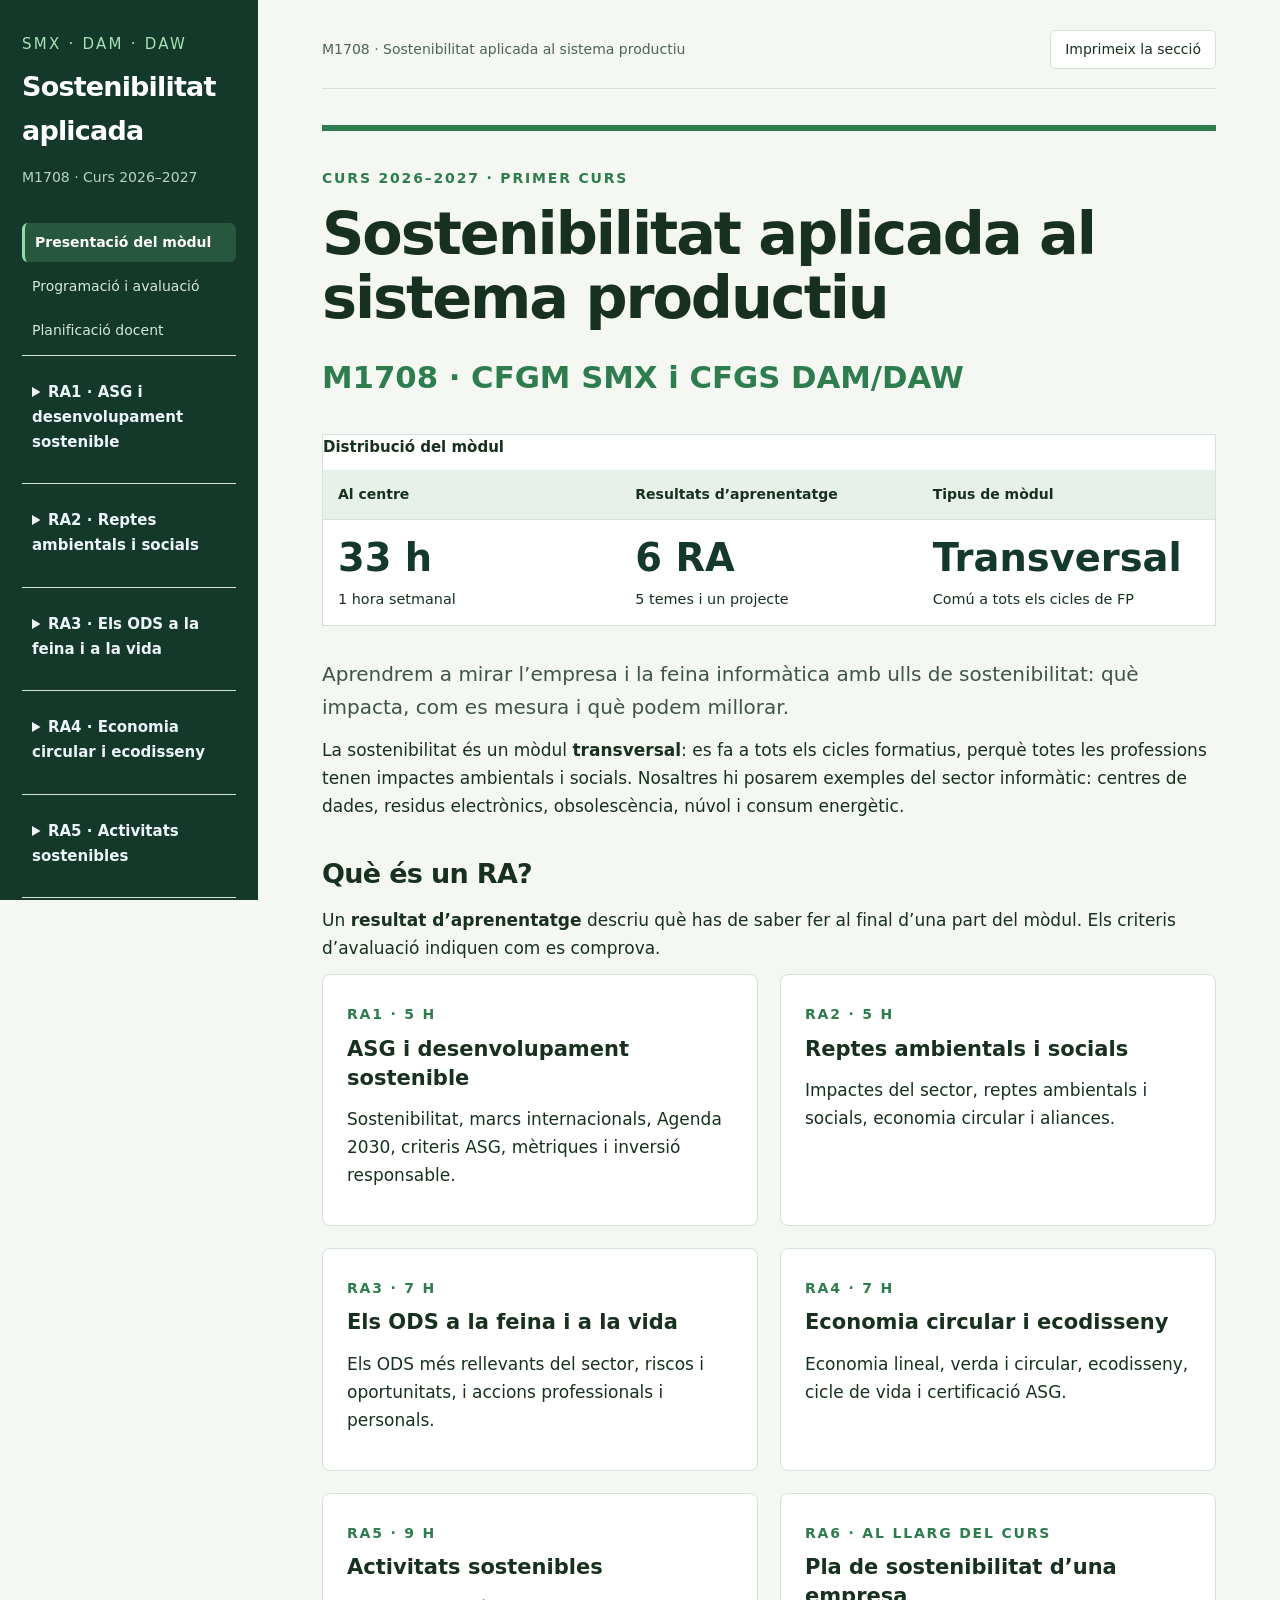
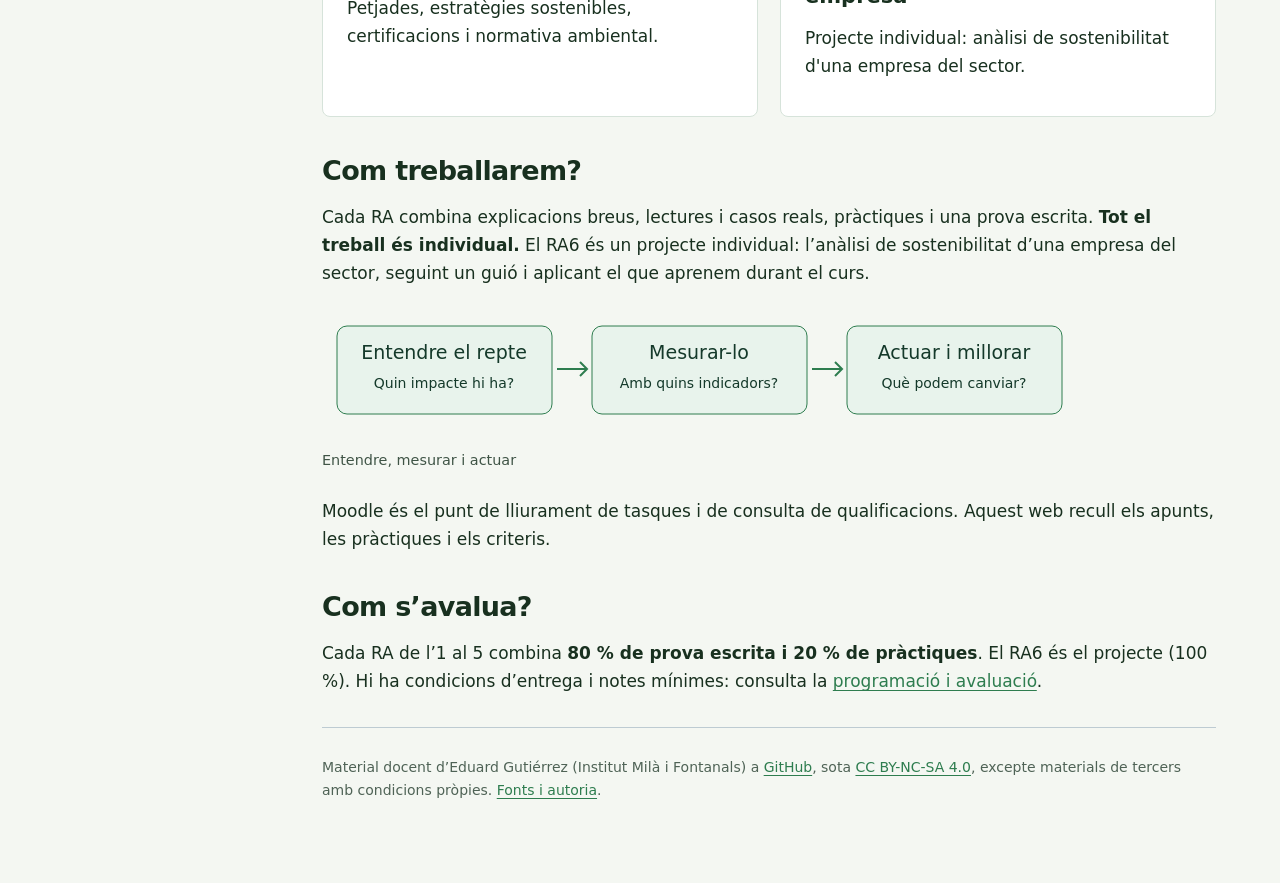
==== index.html @ 7bb479bd "Web del mòdul M1708 Sostenibilitat: presentació, programació, RA1 complet i RA2–RA6 Co-Authored-By: " ====
<!doctype html>
<html lang="ca">
<head>
<meta charset="utf-8">
<meta name="viewport" content="width=device-width,initial-scale=1">
<title>Sostenibilitat aplicada al sistema productiu · M1708</title>
<meta name="description" content="Sostenibilitat aplicada al sistema productiu · M1708 Sostenibilitat aplicada al sistema productiu. Apunts, pràctiques i criteris per a 1r de CFGM SMX i 1r de CFGS DAM/DAW.">
<link rel="stylesheet" href="style.css?v=20261122">
<link rel="icon" href="data:image/svg+xml,%3Csvg%20xmlns='http://www.w3.org/2000/svg'%20viewBox='0%200%2064%2064'%3E%3Crect%20width='64'%20height='64'%20rx='12'%20fill='%2314392a'/%3E%3Ctext%20x='32'%20y='43'%20text-anchor='middle'%20font-size='38'%20fill='white'%20font-family='sans-serif'%3ES%3C/text%3E%3C/svg%3E">
</head>
<body data-default-panel="inici">
<a class="skip" href="#main">Ves al contingut</a><aside><div class="brand">SMX · DAM · DAW<strong>Sostenibilitat<br>aplicada</strong></div>
<p>M1708 · Curs 2026–2027</p>
<nav aria-label="Mòdul, resultats d’aprenentatge i continguts"><a href="index.html#inici">Presentació del mòdul</a><a href="index.html#programacio">Programació i avaluació</a><a href="index.html#planificacio-docent">Planificació docent</a><details id="nav-ra1"><summary>RA1 · ASG i desenvolupament sostenible</summary><div class="nav-children"><a href="ra1.html#ra1">Presentació del RA1</a><details><summary>Apunts RA1</summary><div class="nav-children"><a href="ra1.html#ra1-apunts">Índex dels apunts</a><a href="ra1.html#ra1-apunts/r1-marcs">01 Sostenibilitat i marcs internacionals</a><a href="ra1.html#ra1-apunts/r1-reptes">02 Reptes globals: clima, ecosistemes i equitat</a><a href="ra1.html#ra1-apunts/r1-agenda">03 L'Agenda 2030 i els ODS</a><a href="ra1.html#ra1-apunts/r1-asg">04 Els criteris ASG a l'empresa</a><a href="ra1.html#ra1-apunts/r1-grups">05 Grups d'interès, riscos i oportunitats</a><a href="ra1.html#ra1-apunts/r1-metriques">06 Mètriques i rendició de comptes</a><a href="ra1.html#ra1-apunts/r1-isr">07 Inversió socialment responsable (ISR)</a><a href="ra1.html#ra1-apunts/r1-casos">08 Casos reals, resum i glossari</a></div></details><a href="ra1.html#ra1-practiques">Pràctiques RA1</a><a href="ra1.html#ra1-prova">Prova escrita RA1</a><a href="ra1.html#ra1-criteris">Criteris RA1</a></div></details><details id="nav-ra2"><summary>RA2 · Reptes ambientals i socials</summary><div class="nav-children"><a href="ra2.html#ra2">Presentació del RA2</a><a href="ra2.html#ra2-apunts">Apunts RA2</a><a href="ra2.html#ra2-practiques">Pràctiques RA2</a><a href="ra2.html#ra2-criteris">Criteris RA2</a></div></details><details id="nav-ra3"><summary>RA3 · Els ODS a la feina i a la vida</summary><div class="nav-children"><a href="ra3.html#ra3">Presentació del RA3</a><a href="ra3.html#ra3-apunts">Apunts RA3</a><a href="ra3.html#ra3-practiques">Pràctiques RA3</a><a href="ra3.html#ra3-criteris">Criteris RA3</a></div></details><details id="nav-ra4"><summary>RA4 · Economia circular i ecodisseny</summary><div class="nav-children"><a href="ra4.html#ra4">Presentació del RA4</a><a href="ra4.html#ra4-apunts">Apunts RA4</a><a href="ra4.html#ra4-practiques">Pràctiques RA4</a><a href="ra4.html#ra4-criteris">Criteris RA4</a></div></details><details id="nav-ra5"><summary>RA5 · Activitats sostenibles</summary><div class="nav-children"><a href="ra5.html#ra5">Presentació del RA5</a><a href="ra5.html#ra5-apunts">Apunts RA5</a><a href="ra5.html#ra5-practiques">Pràctiques RA5</a><a href="ra5.html#ra5-criteris">Criteris RA5</a></div></details><details id="nav-ra6"><summary>RA6 · Pla de sostenibilitat d’una empresa</summary><div class="nav-children"><a href="ra6.html#ra6">Presentació del RA6</a><a href="ra6.html#ra6-projecte">El projecte</a><a href="ra6.html#ra6-criteris">Criteris RA6</a></div></details><a href="index.html#fonts">Fonts i autoria</a></nav><div class="nav-foot">M1708 · 33 h · 1 h setmanal<br>Mòdul transversal de primer curs<br><br>Institut Milà i Fontanals · Igualada</div></aside><main id="main"><div class="topline"><span>M1708 · Sostenibilitat aplicada al sistema productiu</span><button id="print" class="print">Imprimeix la secció</button></div>
<section class="panel active" id="inici" data-title="Presentació del mòdul"><div class="course-cover"><p class="eyebrow">Curs 2026–2027 · Primer curs</p><h1>Sostenibilitat aplicada al sistema productiu</h1><p class="course-module">M1708 · CFGM SMX i CFGS DAM/DAW</p><div class="table-wrap"><table class="course-hours"><caption>Distribució del mòdul</caption><thead><tr><th scope="col">Al centre</th><th scope="col">Resultats d’aprenentatge</th><th scope="col">Tipus de mòdul</th></tr></thead><tbody><tr><td><strong>33 h</strong><span>1 hora setmanal</span></td><td><strong>6 RA</strong><span>5 temes i un projecte</span></td><td><strong>Transversal</strong><span>Comú a tots els cicles de FP</span></td></tr></tbody></table></div></div>
<p class="lead">Aprendrem a mirar l’empresa i la feina informàtica amb ulls de sostenibilitat: què impacta, com es mesura i què podem millorar.</p>
<p>La sostenibilitat és un mòdul <strong>transversal</strong>: es fa a tots els cicles formatius, perquè totes les professions tenen impactes ambientals i socials. Nosaltres hi posarem exemples del sector informàtic: centres de dades, residus electrònics, obsolescència, núvol i consum energètic.</p>
<h2>Què és un RA?</h2><p>Un <strong>resultat d’aprenentatge</strong> descriu què has de saber fer al final d’una part del mòdul. Els criteris d’avaluació indiquen com es comprova.</p>
<div class="grid"><a class="card ra-card" href="ra1.html#ra1"><span class="eyebrow">RA1 · 5 h</span><h3>ASG i desenvolupament sostenible</h3><p>Sostenibilitat, marcs internacionals, Agenda 2030, criteris ASG, mètriques i inversió responsable.</p></a><a class="card ra-card" href="ra2.html#ra2"><span class="eyebrow">RA2 · 5 h</span><h3>Reptes ambientals i socials</h3><p>Impactes del sector, reptes ambientals i socials, economia circular i aliances.</p></a><a class="card ra-card" href="ra3.html#ra3"><span class="eyebrow">RA3 · 7 h</span><h3>Els ODS a la feina i a la vida</h3><p>Els ODS més rellevants del sector, riscos i oportunitats, i accions professionals i personals.</p></a><a class="card ra-card" href="ra4.html#ra4"><span class="eyebrow">RA4 · 7 h</span><h3>Economia circular i ecodisseny</h3><p>Economia lineal, verda i circular, ecodisseny, cicle de vida i certificació ASG.</p></a><a class="card ra-card" href="ra5.html#ra5"><span class="eyebrow">RA5 · 9 h</span><h3>Activitats sostenibles</h3><p>Petjades, estratègies sostenibles, certificacions i normativa ambiental.</p></a><a class="card ra-card" href="ra6.html#ra6"><span class="eyebrow">RA6 · Al llarg del curs</span><h3>Pla de sostenibilitat d’una empresa</h3><p>Projecte individual: anàlisi de sostenibilitat d'una empresa del sector.</p></a></div>
<h2>Com treballarem?</h2><p>Cada RA combina explicacions breus, lectures i casos reals, pràctiques i una prova escrita. <strong>Tot el treball és individual.</strong> El RA6 és un projecte individual: l’anàlisi de sostenibilitat d’una empresa del sector, seguint un guió i aplicant el que aprenem durant el curs.</p>
<figure class="scheme"><svg viewBox="0 0 760 130" role="img" aria-label="Entendre, mesurar i actuar"><title>Entendre, mesurar i actuar</title><rect x="15" y="15" width="215" height="88" rx="10" fill="#e8f3ec" stroke="#2e7d4f"/><text x="122" y="48" text-anchor="middle" font-size="19" fill="#14392a">Entendre el repte</text><text x="122" y="77" text-anchor="middle" font-size="14" fill="#14392a">Quin impacte hi ha?</text><path d="M235 58h30m-7-7 7 7-7 7" fill="none" stroke="#2e7d4f" stroke-width="2"/><rect x="270" y="15" width="215" height="88" rx="10" fill="#e8f3ec" stroke="#2e7d4f"/><text x="377" y="48" text-anchor="middle" font-size="19" fill="#14392a">Mesurar-lo</text><text x="377" y="77" text-anchor="middle" font-size="14" fill="#14392a">Amb quins indicadors?</text><path d="M490 58h30m-7-7 7 7-7 7" fill="none" stroke="#2e7d4f" stroke-width="2"/><rect x="525" y="15" width="215" height="88" rx="10" fill="#e8f3ec" stroke="#2e7d4f"/><text x="632" y="48" text-anchor="middle" font-size="19" fill="#14392a">Actuar i millorar</text><text x="632" y="77" text-anchor="middle" font-size="14" fill="#14392a">Què podem canviar?</text></svg><figcaption>Entendre, mesurar i actuar</figcaption></figure>
<p>Moodle és el punt de lliurament de tasques i de consulta de qualificacions. Aquest web recull els apunts, les pràctiques i els criteris.</p>
<h2>Com s’avalua?</h2><p>Cada RA de l’1 al 5 combina <strong>80 % de prova escrita i 20 % de pràctiques</strong>. El RA6 és el projecte (100 %). Hi ha condicions d’entrega i notes mínimes: consulta la <a href="#programacio">programació i avaluació</a>.</p></section><section class="panel" id="programacio" data-title="Programació i avaluació"><div class="eyebrow">M1708 · Sostenibilitat</div><h1>Programació i avaluació</h1>
<p class="lead">Guia de funcionament i avaluació del curs 2026–2027. La programació és la mateixa per a SMX i per a DAM/DAW.</p>
<h2>Distribució del mòdul</h2><div class="table-wrap"><table><thead><tr><th>RA</th><th>Contingut</th><th>Hores</th><th>Instruments</th></tr></thead><tbody><tr><td>RA1</td><td>ASG i desenvolupament sostenible</td><td>5</td><td>20 % T · 80 % Q</td></tr><tr><td>RA2</td><td>Reptes ambientals i socials</td><td>5</td><td>20 % T · 80 % Q</td></tr><tr><td>RA3</td><td>Els ODS a la feina i a la vida</td><td>7</td><td>20 % T · 80 % Q</td></tr><tr><td>RA4</td><td>Economia circular i ecodisseny</td><td>7</td><td>20 % T · 80 % Q</td></tr><tr><td>RA5</td><td>Activitats sostenibles</td><td>9</td><td>20 % T · 80 % Q</td></tr><tr><td>RA6</td><td>Pla de sostenibilitat d’una empresa</td><td>Repartit</td><td>100 % projecte</td></tr></tbody></table></div>
<p>Total: <strong>33 hores al centre</strong>, una hora setmanal. El RA6 es va construint al llarg del curs.</p>
<h2>Com es qualifica cada RA</h2>
<div class="table-wrap"><table><thead><tr><th>RA</th><th>Tx · Pràctiques i treballs</th><th>Qx · Prova escrita</th></tr></thead><tbody><tr><td>RA1</td><td>20 %</td><td>80 %</td></tr><tr><td>RA2</td><td>20 %</td><td>80 %</td></tr><tr><td>RA3</td><td>20 %</td><td>80 %</td></tr><tr><td>RA4</td><td>20 %</td><td>80 %</td></tr><tr><td>RA5</td><td>20 %</td><td>80 %</td></tr><tr><td>RA6</td><td>100 % (projecte)</td><td>—</td></tr></tbody></table></div>
<p class="notice">Per aprovar cada RA cal treure un <strong>5 o més a la prova escrita</strong>.</p>
<h2>Nota del mòdul</h2>
<div class="formula">QMP = 0,16·RA1 + 0,16·RA2 + 0,16·RA3 + 0,16·RA4 + 0,16·RA5 + 0,20·RA6</div>
<p>Cal aprovar <strong>tots els RA</strong> per separat per poder aplicar la fórmula. Si algun RA queda suspès, el mòdul queda suspès.</p>
<h2>Normes de lliurament</h2>
<ul><li><strong>Totes les tasques són obligatòries.</strong> La no entrega de qualsevol tasca suposa una nota màxima de <strong>4</strong> en aquell RA.</li>
<li>Pots buscar informació a internet, als apunts, a la presentació i als materials de l’IOC. El que no està permès és lliurar un text fet amb una eina d’<strong>IA sense elaborar-lo tu</strong>, copiar d’un company o intentar enganyar.</li>
<li>Si es detecten còpies parcials o totals (d’altres alumnes, de llibres, d’internet o d’una IA sense autorització del docent), aquella activitat <strong>no es considera superada</strong>, sense perjudici de les sancions que corresponguin.</li></ul>
<h2 id="programacio-recuperacio">Recuperació · 2a convocatòria</h2>
<div class="notice"><p>Si no aproves el mòdul a la 1a convocatòria, tens dret a una 2a convocatòria, en el període i el calendari que marqui el centre. Consisteix en una <strong>prova escrita dels RA no aprovats</strong>.</p><p>Per poder-t’hi presentar has d’haver lliurat <strong>totes les pràctiques i exercicis pendents</strong> i, si el professor ho considera, un treball extra, amb criteris de qualitat i validat pel docent amb antelació.</p></div>
<div id="programacio-ra-curriculum"><h2>Resultats d’aprenentatge, criteris d’avaluació i continguts</h2><p>Selecciona un RA per consultar-ne el nom complet, els criteris i els continguts.</p><div class="toc" role="tablist" aria-label="Resultat d’aprenentatge"><a href="#programacio/programacio-ra1" id="programacio-tab-ra1" role="tab" aria-controls="programacio-ra1" aria-selected="true">RA1</a><a href="#programacio/programacio-ra2" id="programacio-tab-ra2" role="tab" aria-controls="programacio-ra2" aria-selected="false">RA2</a><a href="#programacio/programacio-ra3" id="programacio-tab-ra3" role="tab" aria-controls="programacio-ra3" aria-selected="false">RA3</a><a href="#programacio/programacio-ra4" id="programacio-tab-ra4" role="tab" aria-controls="programacio-ra4" aria-selected="false">RA4</a><a href="#programacio/programacio-ra5" id="programacio-tab-ra5" role="tab" aria-controls="programacio-ra5" aria-selected="false">RA5</a><a href="#programacio/programacio-ra6" id="programacio-tab-ra6" role="tab" aria-controls="programacio-ra6" aria-selected="false">RA6</a></div><article id="programacio-ra1" role="tabpanel" aria-labelledby="programacio-tab-ra1"><h3>RA1. Identifica els aspectes ambientals, socials i de governança (ASG) relatius a la sostenibilitat tenint en compte el concepte de desenvolupament sostenible i els marcs internacionals que contribueixen a la seva consecució.</h3><h4>Criteris d’avaluació</h4><ol class="ca-letter-list"><li><strong>1.a</strong> Descriu el concepte de sostenibilitat, establint els marcs internacionals associats al desenvolupament sostenible.</li><li><strong>1.b</strong> Identifica els assumptes ambientals, socials i de governança que influeixen en el desenvolupament sostenible de les organitzacions empresarials.</li><li><strong>1.c</strong> Relaciona els Objectius de Desenvolupament Sostenible (ODS) amb la seva importància per a la consecució de l'Agenda 2030.</li><li><strong>1.d</strong> Analitza la importància d'identificar els aspectes ASG més rellevants per als grups d'interès de les organitzacions relacionant-los amb els riscos i oportunitats que suposen per a la pròpia organització.</li><li><strong>1.e</strong> Identifica els principals estàndards de mètriques per a l'avaluació de l'acompliment en sostenibilitat i el seu paper en la rendició de comptes que marca la legislació vigent i les futures regulacions en desenvolupament.</li><li><strong>1.f</strong> Descriu la inversió socialment responsable i el paper dels analistes, inversores, agències i índexs de sostenibilitat en el foment de la sostenibilitat.</li></ol><h4>Continguts</h4><p><strong>1. Fonaments de la sostenibilitat i desafiaments globals</strong></p><ul class="curriculum-contents"><li><strong>1.1</strong> Definició i evolució del concepte de sostenibilitat.</li><li><strong>1.2</strong> Revisió del marc normatiu i regulador en sostenibilitat a nivell local i internacional. Anàlisi de mètriques.</li><li><strong>1.3</strong> Canvi climàtic, protecció dels ecosistemes, equitat social.</li><li><strong>1.4</strong> Marc universal i els Objectius de Desenvolupament Sostenible (ODS) dins de l'Agenda 2030.</li><li><strong>1.5</strong> Concepte i aplicació de la gestió ASG.</li></ul></article><article id="programacio-ra2" hidden role="tabpanel" aria-labelledby="programacio-tab-ra2"><h3>RA2. Caracteritza els reptes ambientals i socials als quals s'enfronta la societat, descrivint els impactes sobre les persones i els sectors productius i proposant accions per a minimitzar-los.</h3><h4>Criteris d’avaluació</h4><ol class="ca-letter-list"><li><strong>2.a</strong> Identifica els principals reptes ambientals i socials.</li><li><strong>2.b</strong> Relaciona els reptes ambientals i socials amb el desenvolupament de l'activitat econòmica.</li><li><strong>2.c</strong> Analitza l'efecte dels impactes ambientals i socials sobre les persones i els sectors productius.</li><li><strong>2.d</strong> Identifica les mesures i accions encaminades a minimitzar els impactes ambientals i socials.</li><li><strong>2.e</strong> Analitza la importància d'establir aliances i treballar de manera transversal i coordinada per a abordar amb èxit els reptes ambientals i socials.</li></ol><h4>Continguts</h4><p><strong>2. Reptes ambientals i socials</strong></p><ul class="curriculum-contents"><li><strong>2.1</strong> Identificació dels impactes socials, ambientals i econòmics del sector en les seves parts interessades.</li><li><strong>2.2</strong> Anàlisi dels reptes ambientals i socials relacionats amb l'activitat econòmica.</li><li><strong>2.3</strong> Economia circular i gestió de compromisos socials a l'empresa.</li><li><strong>2.4</strong> Aliances i sinergies publicoprivades per a l'assoliment dels reptes ambientals i socials.</li></ul></article><article id="programacio-ra3" hidden role="tabpanel" aria-labelledby="programacio-tab-ra3"><h3>RA3. Estableix l'aplicació de criteris de sostenibilitat en l'acompliment professional i personal, identificant els elements necessaris.</h3><h4>Criteris d’avaluació</h4><ol class="ca-letter-list"><li><strong>3.a</strong> Identifica els ODS més rellevants per a l'activitat professional que realitza.</li><li><strong>3.b</strong> Analitza els riscos i oportunitats que representen els ODS.</li><li><strong>3.c</strong> Identifica les accions necessàries per atendre alguns dels reptes ambientals i socials des de l'activitat professional i l'entorn personal.</li></ol><h4>Continguts</h4><p><strong>3. Objectius de Desenvolupament Sostenible (ODS)</strong></p><ul class="curriculum-contents"><li><strong>3.1</strong> Identificació dels ODS més rellevants en cada sector productiu.</li><li><strong>3.2</strong> Principals riscos i oportunitats associats als ODS.</li><li><strong>3.3</strong> Mesures orientades a enfortir els aspectes de sostenibilitat i la contribució de les actituds personals en la consecució dels ODS.</li></ul></article><article id="programacio-ra4" hidden role="tabpanel" aria-labelledby="programacio-tab-ra4"><h3>RA4. Proposa productes i serveis responsables tenint en compte els principis de l'economia circular.</h3><h4>Criteris d’avaluació</h4><ol class="ca-letter-list"><li><strong>4.a</strong> Caracteritza el model de producció i consum actual.</li><li><strong>4.b</strong> Identifica els principis de l'economia verda i circular.</li><li><strong>4.c</strong> Contrasta els beneficis de l'economia verda i circular enfront del model clàssic de producció.</li><li><strong>4.d</strong> Aplica principis d'ecodisseny.</li><li><strong>4.e</strong> Analitza el cicle de vida del producte.</li><li><strong>4.f</strong> Identifica els processos de producció i els criteris de sostenibilitat aplicats.</li></ol><h4>Continguts</h4><p><strong>4. Producció de béns i serveis</strong></p><ul class="curriculum-contents"><li><strong>4.1</strong> Pla d'acció i models de negoci basats en l'economia verda i circular per la producció de béns i/o serveis.</li><li><strong>4.2</strong> Principis de l'ecodisseny i la certificació ASG per la producció de béns i/o serveis.</li><li><strong>4.3</strong> Integració de la sostenibilitat en l'estratègia empresarial per a la producció de béns i serveis.</li></ul></article><article id="programacio-ra5" hidden role="tabpanel" aria-labelledby="programacio-tab-ra5"><h3>RA5. Realitza activitats sostenibles minimitzant l'impacte de les mateixes en el medi ambient.</h3><h4>Criteris d’avaluació</h4><ol class="ca-letter-list"><li><strong>5.a</strong> Caracteritza el model de producció i consum actual.</li><li><strong>5.b</strong> Identifica els principis de l'economia verda i circular.</li><li><strong>5.c</strong> Contrasta els beneficis de l'economia verda i circular enfront del model clàssic de producció.</li><li><strong>5.d</strong> Avalua l'impacte de les activitats personals i professionals.</li><li><strong>5.e</strong> Aplica principis d'ecodisseny.</li><li><strong>5.f</strong> Aplica estratègies sostenibles.</li><li><strong>5.g</strong> Analitza el cicle de vida del producte.</li><li><strong>5.h</strong> Identifica els processos de producció i els criteris de sostenibilitat aplicats.</li><li><strong>5.i</strong> Aplica la normativa ambiental.</li></ol><h4>Continguts</h4><p><strong>5. Activitats sostenibles</strong></p><ul class="curriculum-contents"><li><strong>5.1</strong> Pla d'acció i models de negoci basats en l'economia verda i circular per la creació d'activitats sostenibles.</li><li><strong>5.2</strong> Principis de l'ecodisseny i la certificació ASG per la creació d'activitats sostenibles.</li><li><strong>5.3</strong> Integració de la sostenibilitat per la creació d'activitats sostenibles en l'estratègia empresarial tot considerant normativa ambiental.</li><li><strong>5.4</strong> Comparativa de l'economia verda i circular front el model clàssic en la creació d'activitats sostenibles.</li></ul></article><article id="programacio-ra6" hidden role="tabpanel" aria-labelledby="programacio-tab-ra6"><h3>RA6. Analitza un pla de sostenibilitat d'una empresa del sector, identificant els seus grups d'interès, els aspectes ASG materials i justificant accions per a la seva gestió i mesurament.</h3><h4>Criteris d’avaluació</h4><ol class="ca-letter-list"><li><strong>6.a</strong> Identifica els principals grups d'interès de l'empresa.</li><li><strong>6.b</strong> Analitza els aspectes ASG materials, les expectatives dels grups d'interès i la importància dels aspectes ASG en relació amb els objectius empresarials.</li><li><strong>6.c</strong> Defineix accions encaminades a minimitzar els impactes negatius i aprofitar les oportunitats que plantegen els principals aspectes ASG identificats.</li><li><strong>6.d</strong> Determina les mètriques d'avaluació de l'acompliment de l'empresa d'acord amb els estàndards de sostenibilitat més àmpliament utilitzats.</li><li><strong>6.e</strong> Elabora un informe de sostenibilitat amb el pla i els indicadors proposats.</li></ol><h4>Continguts</h4><p><strong>6. Pla de sostenibilitat de l'empresa</strong></p><ul class="curriculum-contents"><li><strong>6.1</strong> Elaboració d'un informe de sostenibilitat: grups d'interès, anàlisi dels aspectes materials ASG, accions per minimitzar impactes negatius i maximitzar les oportunitats, indicadors i mètriques d'avaluació.</li></ul></article></div></section><section class="panel" id="planificacio-docent" data-title="Planificació docent"><div class="eyebrow">M1708 · Sostenibilitat</div><h1>Planificació docent</h1>
<p class="lead">Ordre de treball: RA1 → RA2 → RA3 → RA4 → RA5. El RA6 es va fent en paral·lel.</p>
<div class="table-wrap"><table class="schedule"><thead><tr><th>Activitat d’ensenyament-aprenentatge</th><th>RA</th><th>Hores</th><th>Continguts</th><th>Instruments</th></tr></thead><tbody><tr><td>A1 · El nostre futur en perill</td><td>RA1 · RA6</td><td>5</td><td>1.1, 1.2, 1.3, 1.4, 1.5</td><td>Q1, T1, T6</td></tr><tr><td>A2 · Reptes de la sostenibilitat. Un compromís global</td><td>RA2 · RA6</td><td>5</td><td>2.1, 2.2, 2.3, 2.4</td><td>Q2, T2, T6</td></tr><tr><td>A3 · Agenda 2030</td><td>RA3 · RA6</td><td>7</td><td>3.1, 3.2, 3.3</td><td>Q3, T3, T6</td></tr><tr><td>A4 · De l'economia lineal a la circular</td><td>RA4 · RA6</td><td>7</td><td>4.1, 4.2, 4.3</td><td>Q4, T4, T6</td></tr><tr><td>A5 · Sostenibilitat a les empreses</td><td>RA5 · RA6</td><td>9</td><td>5.1, 5.2, 5.3, 5.4</td><td>Q5, T5, T6</td></tr><tr><td>Projecte individual al llarg del curs</td><td>RA6</td><td>Repartit</td><td>6.1</td><td>T6</td></tr></tbody></table></div>
<h2>Planificació del RA1 · 5 sessions</h2>
<div class="table-wrap"><table class="schedule"><thead><tr><th>Sessió</th><th>Contingut</th><th>Apunts</th><th>Activitat</th></tr></thead><tbody>
<tr><td>S1</td><td>Sostenibilitat, evolució i marcs internacionals. L’emergència ambiental.</td><td><a href="ra1.html#ra1-apunts/r1-marcs">01</a></td><td><a href="ra1.html#ra1-practiques/p1-1">1.1</a></td></tr>
<tr><td>S2</td><td>Clima, biodiversitat, biocapacitat i petjada ecològica.</td><td><a href="ra1.html#ra1-apunts/r1-reptes">02</a></td><td><a href="ra1.html#ra1-practiques/p1-2">1.2</a> · <a href="ra1.html#ra1-practiques/p1-3">1.3</a></td></tr>
<tr><td>S3</td><td>Emergència social i desigualtat. Agenda 2030 i ODS.</td><td><a href="ra1.html#ra1-apunts/r1-agenda">03</a></td><td><a href="ra1.html#ra1-practiques/p1-4">1.4</a> · <a href="ra1.html#ra1-practiques/p1-5">1.5</a></td></tr>
<tr><td>S4</td><td>Criteris ASG, grups d’interès, riscos i oportunitats, doble materialitat.</td><td><a href="ra1.html#ra1-apunts/r1-asg">04</a> · <a href="ra1.html#ra1-apunts/r1-grups">05</a></td><td>Casos reals</td></tr>
<tr><td>S5</td><td>Mètriques, rendició de comptes i inversió socialment responsable. Prova escrita.</td><td><a href="ra1.html#ra1-apunts/r1-metriques">06</a> · <a href="ra1.html#ra1-apunts/r1-isr">07</a></td><td><a href="ra1.html#ra1-prova">Q1</a></td></tr>
</tbody></table></div>
<p class="small">La planificació dels RA2–RA5 s’afegirà quan es preparin els seus materials.</p></section><section class="panel" id="fonts" data-title="Fonts i autoria"><div class="eyebrow">M1708 · Sostenibilitat</div><h1>Fonts i autoria</h1>
<p class="lead">D’on surten els materials i com es poden reutilitzar.</p>
<h2>Materials de referència</h2><ul class="linklist">
<li><strong>Llibre de text:</strong> J. J. García Navarro i A. Navarro Álvarez Sánchez, <em>Sostenibilidad aplicada al sistema productivo</em> (2024), ISBN 9788411349345. Per drets d’autor no es penja: el pots comprar o consultar a la biblioteca.</li>
<li><strong>Materials de l’IOC</strong> del mòdul 1708 (Departament d’Educació): <a href="https://ioc.xtec.cat/materials/FP/Recursos/fp_trs_sasp_/web/fp_trs_sasp_htmlindex/index.html">Sostenibilitat aplicada al sistema productiu</a>.</li>
<li><strong>Nacions Unides</strong>: <a href="https://sdgs.un.org/es/goals">Objectius de Desenvolupament Sostenible</a> i <a href="https://www.un.org/sustainabledevelopment/es/takeaction/">Guia dels ganduls per salvar el món</a>.</li></ul>
<h2 id="llicencia">Autoria i reutilització</h2>
<p>Apunts, pràctiques i web: elaboració d’Eduard Gutiérrez (Institut Milà i Fontanals, Igualada), a partir de les fonts anteriors. Llicència <a href="https://creativecommons.org/licenses/by-nc-sa/4.0/deed.ca">CC BY-NC-SA 4.0</a> per a l’elaboració pròpia. Les imatges, logotipus i textos de tercers mantenen les seves condicions.</p>
<p>Codi font del web: <a href="https://github.com/ejgutierrez74/smx-dam-sostenibilitat">github.com/ejgutierrez74/smx-dam-sostenibilitat</a>.</p></section>
<footer id="site-license"><p>Material docent d’Eduard Gutiérrez (Institut Milà i Fontanals) a <a href="https://github.com/ejgutierrez74/smx-dam-sostenibilitat">GitHub</a>, sota <a rel="license" href="https://creativecommons.org/licenses/by-nc-sa/4.0/deed.ca">CC BY-NC-SA 4.0</a>, excepte materials de tercers amb condicions pròpies. <a href="index.html#fonts">Fonts i autoria</a>.</p></footer></main><script src="app.js?v=20261122"></script>
</body>
</html>
---- style.css ----
:root{--ink:#18301f;--muted:#4f6356;--nav:#14392a;--accent:#2e7d4f;--line:#d6e3da;--bg:#f4f7f2}*{box-sizing:border-box}body{margin:0;background:var(--bg);color:var(--ink);font:17px/1.65 system-ui,sans-serif}a{color:var(--accent);text-underline-offset:3px}button,input{font:inherit}button{cursor:pointer}.skip{position:fixed;top:-100px;z-index:9;background:white;padding:12px}.skip:focus{top:0}aside{position:fixed;width:258px;inset:0 auto 0 0;background:var(--nav);color:white;padding:32px 22px;overflow:auto}.brand{font-size:15px;letter-spacing:.15em;color:#a8e0b8}.brand strong{display:block;font-size:27px;letter-spacing:-.03em;color:white;margin-top:8px}aside p{font-size:14px;color:#b9d2c1}nav{margin-top:34px}nav a{display:block;padding:11px 13px;border-radius:6px;color:#d6e8db;text-decoration:none;margin:5px 0;font-size:16px}nav a.active{background:#27573f;color:white;border-left:3px solid #8fdcaa}nav a:hover{background:#1f4a34}.nav-foot{margin-top:40px;border-top:1px solid #456b54;padding-top:18px;font-size:14px}main{margin-left:258px;padding:30px 5vw 70px;max-width:1500px}.topline{display:flex;justify-content:space-between;gap:18px;align-items:center;color:var(--muted);font-size:14px;border-bottom:1px solid var(--line);padding-bottom:19px;margin-bottom:36px}.print{border:1px solid var(--line);background:white;border-radius:5px;padding:7px 14px;color:var(--ink)}h1{font-size:clamp(32px,4vw,52px);line-height:1.12;letter-spacing:-.045em;max-width:820px;margin:10px 0 24px}h2{font-size:27px;line-height:1.3;margin:36px 0 15px;letter-spacing:-.025em}h3{font-size:21px;line-height:1.4;margin:26px 0 10px}p{margin:12px 0}.eyebrow{color:var(--accent);font-size:14px;letter-spacing:.13em;text-transform:uppercase;font-weight:700}.lead{font-size:20px;max-width:820px;color:#3f5446}.panel{display:none}.panel.active{display:block}.stats{display:grid;grid-template-columns:repeat(3,1fr);gap:1px;background:var(--line);border:1px solid var(--line);margin:28px 0}.stat{background:white;padding:19px 25px}.stat b{display:block;font-size:32px;line-height:1.3}.stat span{font-size:14px;color:var(--muted)}.notice{padding:17px 21px;background:#e8f3ec;border-left:4px solid var(--accent);margin:24px 0}.notice.amber{background:#fff3da;border-color:#ae7417}.grid{display:grid;grid-template-columns:1fr 1fr;gap:22px}.card{background:white;border:1px solid var(--line);padding:24px;border-radius:8px}.card h3{margin-top:7px}.card a{font-weight:650}.tag{font-size:13px;background:#e6efe8;padding:4px 9px;border-radius:4px;display:inline-block}.table-wrap{overflow:auto;border:1px solid var(--line);background:white;margin:20px 0}table{width:100%;border-collapse:collapse;font-size:15px}th{text-align:left;background:#e7f0e9;font-size:14px}th,td{padding:13px 15px;border-bottom:1px solid var(--line);vertical-align:top}tr:last-child td{border-bottom:0}.schedule{min-width:890px}.schedule td:first-child{font-weight:700;color:var(--accent)}.proposed{background:#fff7e8}article{background:white;border:1px solid var(--line);padding:30px clamp(20px,3vw,44px);margin:25px 0;border-radius:8px;scroll-margin-top:20px}article>h2:first-of-type{margin-top:7px}article p,article li{max-width:880px}li{padding-left:4px;margin:7px 0}details{border-top:1px solid var(--line);padding:15px 0;margin-top:20px}summary{cursor:pointer;font-weight:650;color:var(--accent)}pre{background:#173a2a;color:#e5f5f5;padding:20px;overflow:auto;font:14px/1.65 ui-monospace,monospace;border-radius:5px}code{font-family:ui-monospace,monospace}.toc{display:flex;flex-wrap:wrap;gap:10px}.toc a{padding:7px 12px;background:white;border:1px solid var(--line);border-radius:5px;text-decoration:none;font-size:15px}.formula{font:600 21px/1.7 ui-monospace,monospace;border-left:3px solid #2e7d4f;padding:12px 20px;background:#eff7f1}.small{font-size:14px;color:var(--muted)}.calc{display:grid;grid-template-columns:repeat(3,1fr);gap:15px}.calc label{font-size:15px}.calc input{width:100%;padding:9px;border:1px solid #99adb9;border-radius:4px;margin-top:5px}.result{background:#e8f3ec;padding:18px;margin-top:18px;font-weight:650}footer{font-size:14px;color:var(--muted);margin-top:40px}.linklist li{margin:14px 0}button:focus-visible,a:focus-visible,summary:focus-visible,input:focus-visible{outline:3px solid #dc9220;outline-offset:3px}@media(max-width:900px){aside{position:static;width:auto;padding:20px}.brand strong{font-size:24px}aside p,.nav-foot{display:none}nav{margin:15px 0 0;display:flex;overflow:auto;gap:5px}nav a{white-space:nowrap;margin:0}main{margin:0;padding:24px}.grid{grid-template-columns:1fr}.topline{margin-bottom:25px}}@media(max-width:550px){.stats{grid-template-columns:1fr}.stat{display:flex;align-items:center;gap:15px;padding:12px 18px}.stat b{font-size:25px}.calc{grid-template-columns:1fr}main{padding:20px 16px}article{padding:23px 18px}.topline{align-items:start}.lead{font-size:18px}}@media print{aside,.topline,.toc,.no-print,footer{display:none!important}body{background:white;font-size:11pt}main{margin:0;padding:0;max-width:none}.panel{display:none!important}.panel.active{display:block!important}h1{font-size:27pt}h2{font-size:19pt}article{border:0;padding:0;border-radius:0;break-before:page}.table-wrap{overflow:visible}table{font-size:9pt}.schedule{min-width:0}th,td{padding:6px}.grid{display:block}.card{margin:12px 0;break-inside:avoid}pre{white-space:pre-wrap;color:black;background:#eee;font-size:9pt}.notice{border:1px solid #aaa}.answer{display:none!important}a{color:inherit}.stats{display:flex}.stat{flex:1}details{display:none}.page-break{break-before:page}}

.scheme{margin:1.5rem 0}.scheme svg{width:100%;height:auto;max-width:760px}.scheme figcaption{font-size:.9rem;color:#3f5446}.ra-card{color:inherit;text-decoration:none}.teacher-plan{display:block!important;padding:0!important}nav a{font-size:14px!important;padding:8px 10px!important}aside{overflow-y:auto}#teacher-login{max-width:440px}#teacher-login label{display:block;margin-bottom:8px}#teacher-key{width:100%;padding:12px;margin-bottom:12px}#teacher-login button,#teacher-lock{padding:12px 18px;background:#14392a;color:white;border:0;border-radius:6px;font-size:16px;cursor:pointer}[hidden]{display:none!important}.table-wrap{max-width:100%;overflow:auto}@media print{#professorat{display:none!important}}

nav details{margin:5px 0}nav summary{font-size:15px;cursor:pointer;padding:9px 10px;color:#edf5fa}nav .nav-children{padding-left:12px;border-left:1px solid #6f9a7f;margin-left:10px}nav .nav-children a{white-space:normal}nav a.active{font-weight:700}.extension{padding:14px;border:1px solid #b8cbd7;border-radius:6px;margin:20px 0}.extension summary{cursor:pointer;font-weight:650}#linux-guia h4{margin-top:30px;font-size:19px}@media(max-width:900px){nav{display:block;max-height:280px;overflow:auto}nav a{white-space:normal}}

#site-license{font-size:.875rem;line-height:1.6;margin-top:2rem;padding-top:1rem;border-top:1px solid #bdcbd2}#site-license a{text-decoration:underline}@media print{#site-license{display:block!important}}

.scheme img{display:block;width:100%;max-width:780px;height:auto}#ra4-apunts .notice details{margin-bottom:0} @media print{.scheme{break-inside:avoid}}

#programacio-ra-curriculum h3{font-size:1.2rem}#programacio-ra-curriculum h4{font-size:1rem;margin:1.5rem 0 .5rem}.curriculum-contents{list-style:none;padding-left:0}#programacio-notes-modul .formula{overflow-wrap:anywhere;font-size:1.05rem}#programacio-recuperacio .notice h3{margin-top:0}

.ca-letter-list{list-style:none;padding-left:0}.ca-letter-list li{padding-left:0;margin:.8rem 0}.ca-letter-list li>strong{display:inline-block;min-width:2.5rem}#programacio-ra-curriculum [aria-selected="true"]{background:#2e7d4f;color:white;border-color:#2e7d4f}.grade-equation{margin:1.5rem 0;padding:1.4rem;background:#eff7f1;border-left:3px solid #2e7d4f;overflow-x:auto;max-width:100%;font-size:1.2rem}.grade-equation math{font-family:math;font-size:1.1em;min-width:max-content}.digital-criterion{border-left:3px solid #2e7d4f;padding-left:1rem}@media print{#programacio-ra-curriculum>article{break-before:auto}.grade-equation{font-size:10pt;padding:.5rem}.grade-equation math{font-size:1em}}

/* Course landing and digital competency tabs */
.course-cover{border-top:6px solid #2e7d4f;padding-top:1.5rem;margin-bottom:2rem}
.course-cover h1{font-size:clamp(2.4rem,4.6vw,4.5rem);line-height:1.08;max-width:20ch;letter-spacing:-.035em;margin:.6rem 0 1.4rem;overflow-wrap:break-word}
.course-module{font-size:clamp(1.35rem,2.4vw,2rem);font-weight:700;color:#2e7d4f;margin:0 0 2rem}
.course-hours{width:100%;table-layout:fixed}
.course-hours caption{text-align:left;font-weight:700;margin-bottom:.6rem}
.course-hours th,.course-hours td{white-space:normal;overflow-wrap:anywhere}
.course-hours td strong{display:block;font-size:clamp(1.6rem,3vw,2.6rem);color:#14392a;line-height:1.3}
.course-hours td span{display:block;font-size:.9rem;margin-top:.35rem}
#digital-ra-tabs > [hidden]{display:none!important}
#digital-ra-tabs [role="tabpanel"]{padding-top:.6rem}
#digital-ra-tabs article{border-top:1px solid #cbd9e0;padding-top:1.2rem;margin-top:1.5rem}
#digital-ra-tabs article h2{font-size:1.3rem}
.digital-empty{padding:1.5rem;border-left:4px solid #2e7d4f;background:#e8f3ec}
.digital-record{border-top:1px solid #cbd9e0;margin-top:2rem;padding-top:1rem}
@media(max-width:600px){.course-cover h1{font-size:2.25rem}.course-hours th,.course-hours td{padding:.65rem .4rem}.course-hours th{font-size:.875rem}.course-hours td span{font-size:.875rem}}
#digital-ra-tabs [aria-selected="true"]{background:#2e7d4f;color:white;border-color:#2e7d4f}

article blockquote{margin:20px 0;padding:14px 20px;background:#e8f3ec;border-left:4px solid #2e7d4f}article blockquote p{margin:6px 0}article img{max-width:100%;height:auto}.scheme img{border:1px solid #d6e3da;border-radius:6px}article td img{max-width:64px}
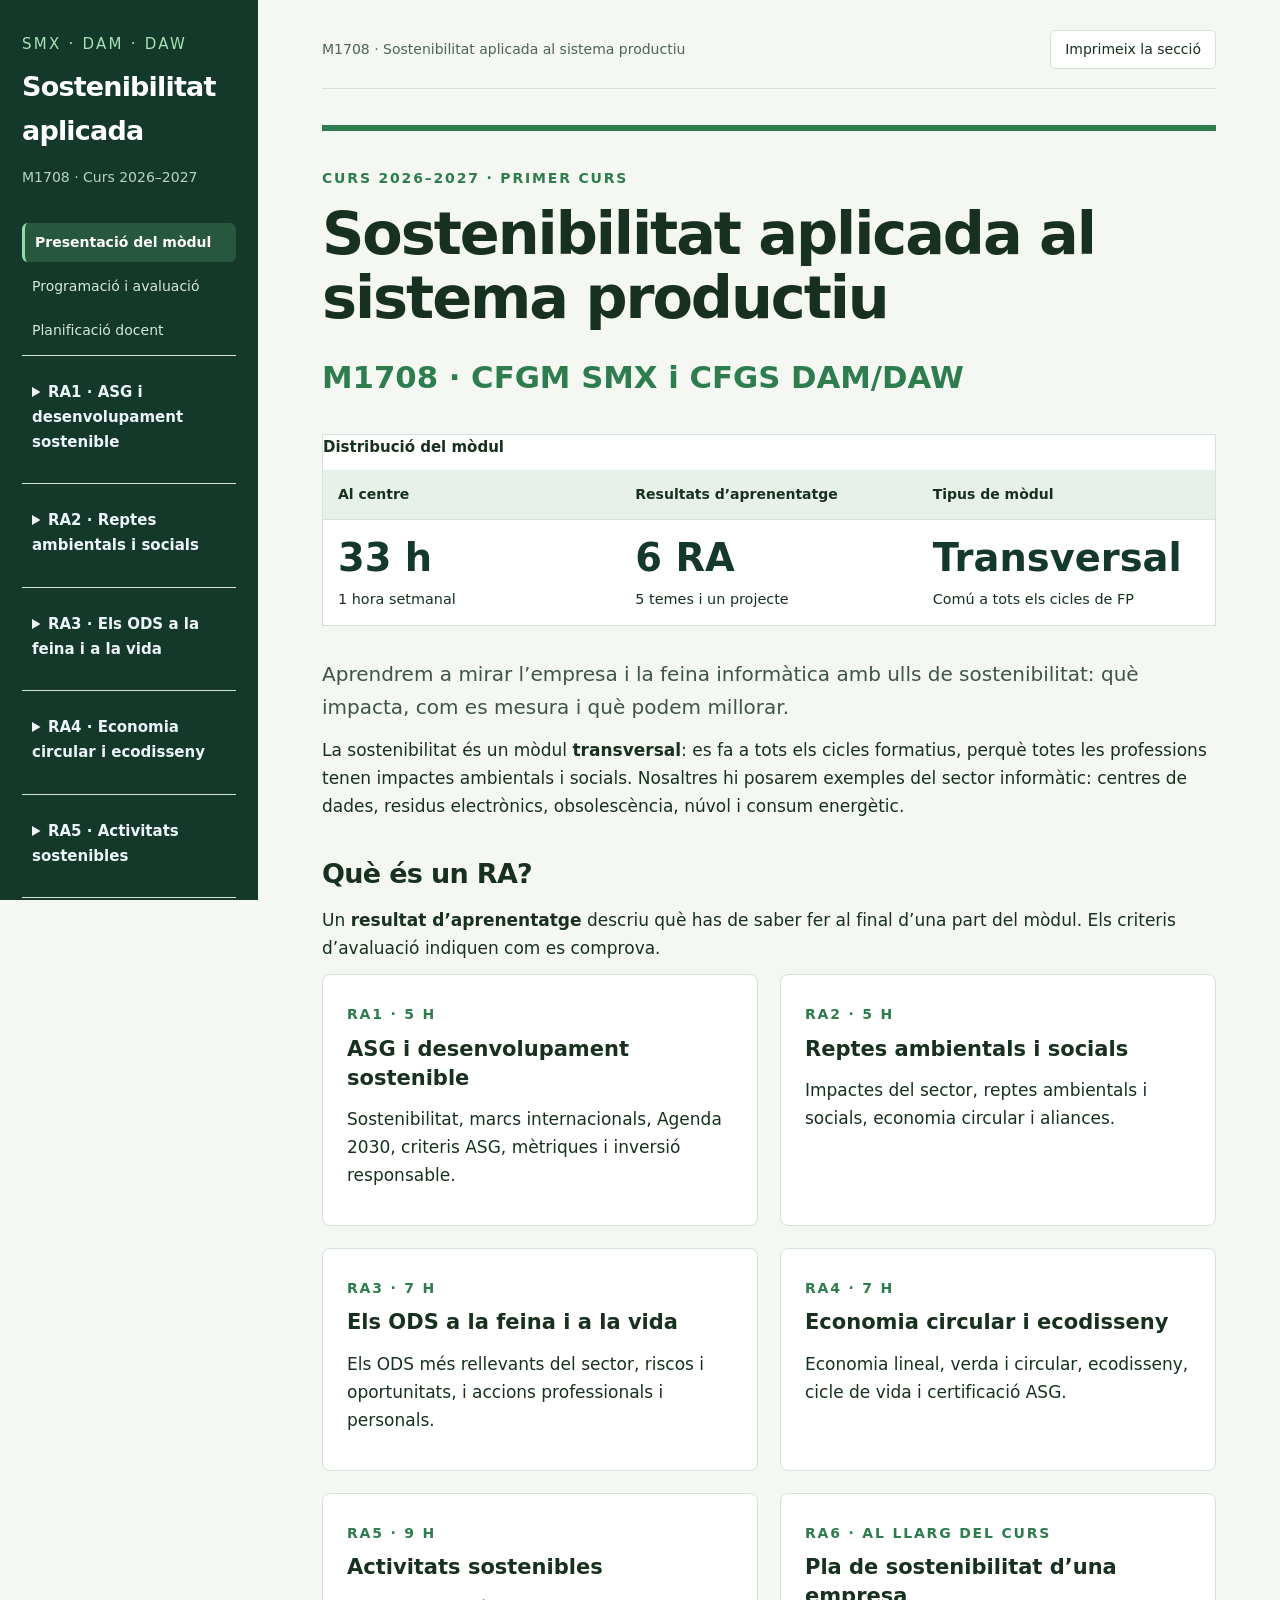
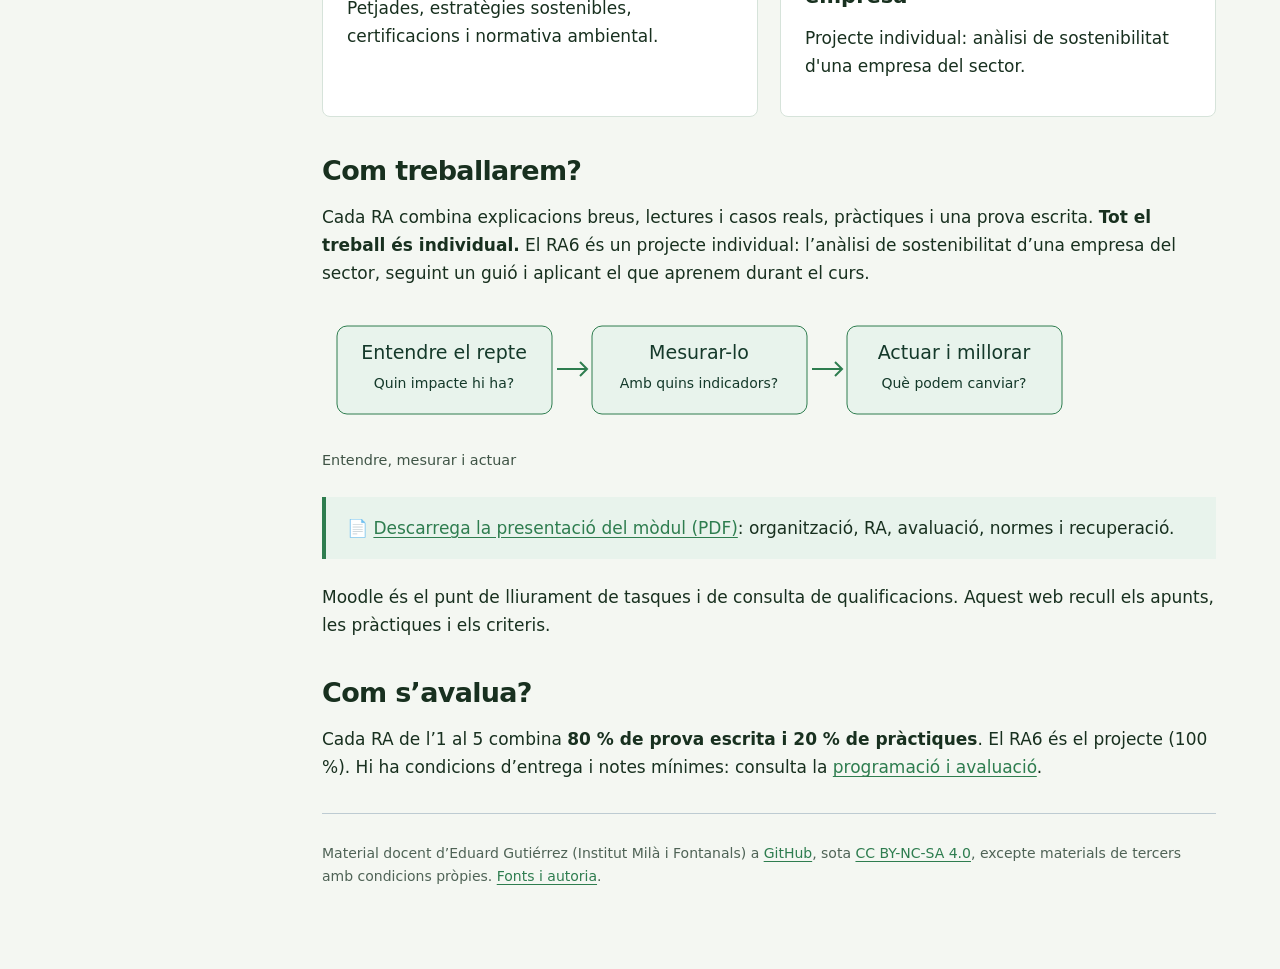
==== commit 2dd46776: "RA1: materials definitius (apunts PDF/DOCX, presentació v3 PDF/PPTX) i presentació del mòdul Co-Auth" ====
--- a/index.html
+++ b/index.html
@@ -11,7 +11,7 @@
 <body data-default-panel="inici">
 <a class="skip" href="#main">Ves al contingut</a><aside><div class="brand">SMX · DAM · DAW<strong>Sostenibilitat<br>aplicada</strong></div>
 <p>M1708 · Curs 2026–2027</p>
-<nav aria-label="Mòdul, resultats d’aprenentatge i continguts"><a href="index.html#inici">Presentació del mòdul</a><a href="index.html#programacio">Programació i avaluació</a><a href="index.html#planificacio-docent">Planificació docent</a><details id="nav-ra1"><summary>RA1 · ASG i desenvolupament sostenible</summary><div class="nav-children"><a href="ra1.html#ra1">Presentació del RA1</a><details><summary>Apunts RA1</summary><div class="nav-children"><a href="ra1.html#ra1-apunts">Índex dels apunts</a><a href="ra1.html#ra1-apunts/r1-marcs">01 Sostenibilitat i marcs internacionals</a><a href="ra1.html#ra1-apunts/r1-reptes">02 Reptes globals: clima, ecosistemes i equitat</a><a href="ra1.html#ra1-apunts/r1-agenda">03 L'Agenda 2030 i els ODS</a><a href="ra1.html#ra1-apunts/r1-asg">04 Els criteris ASG a l'empresa</a><a href="ra1.html#ra1-apunts/r1-grups">05 Grups d'interès, riscos i oportunitats</a><a href="ra1.html#ra1-apunts/r1-metriques">06 Mètriques i rendició de comptes</a><a href="ra1.html#ra1-apunts/r1-isr">07 Inversió socialment responsable (ISR)</a><a href="ra1.html#ra1-apunts/r1-casos">08 Casos reals, resum i glossari</a></div></details><a href="ra1.html#ra1-practiques">Pràctiques RA1</a><a href="ra1.html#ra1-prova">Prova escrita RA1</a><a href="ra1.html#ra1-criteris">Criteris RA1</a></div></details><details id="nav-ra2"><summary>RA2 · Reptes ambientals i socials</summary><div class="nav-children"><a href="ra2.html#ra2">Presentació del RA2</a><a href="ra2.html#ra2-apunts">Apunts RA2</a><a href="ra2.html#ra2-practiques">Pràctiques RA2</a><a href="ra2.html#ra2-criteris">Criteris RA2</a></div></details><details id="nav-ra3"><summary>RA3 · Els ODS a la feina i a la vida</summary><div class="nav-children"><a href="ra3.html#ra3">Presentació del RA3</a><a href="ra3.html#ra3-apunts">Apunts RA3</a><a href="ra3.html#ra3-practiques">Pràctiques RA3</a><a href="ra3.html#ra3-criteris">Criteris RA3</a></div></details><details id="nav-ra4"><summary>RA4 · Economia circular i ecodisseny</summary><div class="nav-children"><a href="ra4.html#ra4">Presentació del RA4</a><a href="ra4.html#ra4-apunts">Apunts RA4</a><a href="ra4.html#ra4-practiques">Pràctiques RA4</a><a href="ra4.html#ra4-criteris">Criteris RA4</a></div></details><details id="nav-ra5"><summary>RA5 · Activitats sostenibles</summary><div class="nav-children"><a href="ra5.html#ra5">Presentació del RA5</a><a href="ra5.html#ra5-apunts">Apunts RA5</a><a href="ra5.html#ra5-practiques">Pràctiques RA5</a><a href="ra5.html#ra5-criteris">Criteris RA5</a></div></details><details id="nav-ra6"><summary>RA6 · Pla de sostenibilitat d’una empresa</summary><div class="nav-children"><a href="ra6.html#ra6">Presentació del RA6</a><a href="ra6.html#ra6-projecte">El projecte</a><a href="ra6.html#ra6-criteris">Criteris RA6</a></div></details><a href="index.html#fonts">Fonts i autoria</a></nav><div class="nav-foot">M1708 · 33 h · 1 h setmanal<br>Mòdul transversal de primer curs<br><br>Institut Milà i Fontanals · Igualada</div></aside><main id="main"><div class="topline"><span>M1708 · Sostenibilitat aplicada al sistema productiu</span><button id="print" class="print">Imprimeix la secció</button></div>
+<nav aria-label="Mòdul, resultats d’aprenentatge i continguts"><a href="index.html#inici">Presentació del mòdul</a><a href="index.html#programacio">Programació i avaluació</a><a href="index.html#planificacio-docent">Planificació docent</a><details id="nav-ra1"><summary>RA1 · ASG i desenvolupament sostenible</summary><div class="nav-children"><a href="ra1.html#ra1">Presentació del RA1</a><a href="ra1.html#ra1-materials">Materials i presentació RA1</a><details><summary>Apunts RA1</summary><div class="nav-children"><a href="ra1.html#ra1-apunts">Índex dels apunts</a><a href="ra1.html#ra1-apunts/r1-marcs">01 Sostenibilitat i marcs internacionals</a><a href="ra1.html#ra1-apunts/r1-reptes">02 Reptes globals: clima, ecosistemes i equitat</a><a href="ra1.html#ra1-apunts/r1-agenda">03 L'Agenda 2030 i els ODS</a><a href="ra1.html#ra1-apunts/r1-asg">04 Els criteris ASG a l'empresa</a><a href="ra1.html#ra1-apunts/r1-grups">05 Grups d'interès, riscos i oportunitats</a><a href="ra1.html#ra1-apunts/r1-metriques">06 Mètriques i rendició de comptes</a><a href="ra1.html#ra1-apunts/r1-isr">07 Inversió socialment responsable (ISR)</a><a href="ra1.html#ra1-apunts/r1-casos">08 Casos reals, resum i glossari</a></div></details><a href="ra1.html#ra1-practiques">Pràctiques RA1</a><a href="ra1.html#ra1-prova">Prova escrita RA1</a><a href="ra1.html#ra1-criteris">Criteris RA1</a></div></details><details id="nav-ra2"><summary>RA2 · Reptes ambientals i socials</summary><div class="nav-children"><a href="ra2.html#ra2">Presentació del RA2</a><a href="ra2.html#ra2-apunts">Apunts RA2</a><a href="ra2.html#ra2-practiques">Pràctiques RA2</a><a href="ra2.html#ra2-criteris">Criteris RA2</a></div></details><details id="nav-ra3"><summary>RA3 · Els ODS a la feina i a la vida</summary><div class="nav-children"><a href="ra3.html#ra3">Presentació del RA3</a><a href="ra3.html#ra3-apunts">Apunts RA3</a><a href="ra3.html#ra3-practiques">Pràctiques RA3</a><a href="ra3.html#ra3-criteris">Criteris RA3</a></div></details><details id="nav-ra4"><summary>RA4 · Economia circular i ecodisseny</summary><div class="nav-children"><a href="ra4.html#ra4">Presentació del RA4</a><a href="ra4.html#ra4-apunts">Apunts RA4</a><a href="ra4.html#ra4-practiques">Pràctiques RA4</a><a href="ra4.html#ra4-criteris">Criteris RA4</a></div></details><details id="nav-ra5"><summary>RA5 · Activitats sostenibles</summary><div class="nav-children"><a href="ra5.html#ra5">Presentació del RA5</a><a href="ra5.html#ra5-apunts">Apunts RA5</a><a href="ra5.html#ra5-practiques">Pràctiques RA5</a><a href="ra5.html#ra5-criteris">Criteris RA5</a></div></details><details id="nav-ra6"><summary>RA6 · Pla de sostenibilitat d’una empresa</summary><div class="nav-children"><a href="ra6.html#ra6">Presentació del RA6</a><a href="ra6.html#ra6-projecte">El projecte</a><a href="ra6.html#ra6-criteris">Criteris RA6</a></div></details><a href="index.html#fonts">Fonts i autoria</a></nav><div class="nav-foot">M1708 · 33 h · 1 h setmanal<br>Mòdul transversal de primer curs<br><br>Institut Milà i Fontanals · Igualada</div></aside><main id="main"><div class="topline"><span>M1708 · Sostenibilitat aplicada al sistema productiu</span><button id="print" class="print">Imprimeix la secció</button></div>
 <section class="panel active" id="inici" data-title="Presentació del mòdul"><div class="course-cover"><p class="eyebrow">Curs 2026–2027 · Primer curs</p><h1>Sostenibilitat aplicada al sistema productiu</h1><p class="course-module">M1708 · CFGM SMX i CFGS DAM/DAW</p><div class="table-wrap"><table class="course-hours"><caption>Distribució del mòdul</caption><thead><tr><th scope="col">Al centre</th><th scope="col">Resultats d’aprenentatge</th><th scope="col">Tipus de mòdul</th></tr></thead><tbody><tr><td><strong>33 h</strong><span>1 hora setmanal</span></td><td><strong>6 RA</strong><span>5 temes i un projecte</span></td><td><strong>Transversal</strong><span>Comú a tots els cicles de FP</span></td></tr></tbody></table></div></div>
 <p class="lead">Aprendrem a mirar l’empresa i la feina informàtica amb ulls de sostenibilitat: què impacta, com es mesura i què podem millorar.</p>
 <p>La sostenibilitat és un mòdul <strong>transversal</strong>: es fa a tots els cicles formatius, perquè totes les professions tenen impactes ambientals i socials. Nosaltres hi posarem exemples del sector informàtic: centres de dades, residus electrònics, obsolescència, núvol i consum energètic.</p>
@@ -19,7 +19,7 @@
 <div class="grid"><a class="card ra-card" href="ra1.html#ra1"><span class="eyebrow">RA1 · 5 h</span><h3>ASG i desenvolupament sostenible</h3><p>Sostenibilitat, marcs internacionals, Agenda 2030, criteris ASG, mètriques i inversió responsable.</p></a><a class="card ra-card" href="ra2.html#ra2"><span class="eyebrow">RA2 · 5 h</span><h3>Reptes ambientals i socials</h3><p>Impactes del sector, reptes ambientals i socials, economia circular i aliances.</p></a><a class="card ra-card" href="ra3.html#ra3"><span class="eyebrow">RA3 · 7 h</span><h3>Els ODS a la feina i a la vida</h3><p>Els ODS més rellevants del sector, riscos i oportunitats, i accions professionals i personals.</p></a><a class="card ra-card" href="ra4.html#ra4"><span class="eyebrow">RA4 · 7 h</span><h3>Economia circular i ecodisseny</h3><p>Economia lineal, verda i circular, ecodisseny, cicle de vida i certificació ASG.</p></a><a class="card ra-card" href="ra5.html#ra5"><span class="eyebrow">RA5 · 9 h</span><h3>Activitats sostenibles</h3><p>Petjades, estratègies sostenibles, certificacions i normativa ambiental.</p></a><a class="card ra-card" href="ra6.html#ra6"><span class="eyebrow">RA6 · Al llarg del curs</span><h3>Pla de sostenibilitat d’una empresa</h3><p>Projecte individual: anàlisi de sostenibilitat d'una empresa del sector.</p></a></div>
 <h2>Com treballarem?</h2><p>Cada RA combina explicacions breus, lectures i casos reals, pràctiques i una prova escrita. <strong>Tot el treball és individual.</strong> El RA6 és un projecte individual: l’anàlisi de sostenibilitat d’una empresa del sector, seguint un guió i aplicant el que aprenem durant el curs.</p>
 <figure class="scheme"><svg viewBox="0 0 760 130" role="img" aria-label="Entendre, mesurar i actuar"><title>Entendre, mesurar i actuar</title><rect x="15" y="15" width="215" height="88" rx="10" fill="#e8f3ec" stroke="#2e7d4f"/><text x="122" y="48" text-anchor="middle" font-size="19" fill="#14392a">Entendre el repte</text><text x="122" y="77" text-anchor="middle" font-size="14" fill="#14392a">Quin impacte hi ha?</text><path d="M235 58h30m-7-7 7 7-7 7" fill="none" stroke="#2e7d4f" stroke-width="2"/><rect x="270" y="15" width="215" height="88" rx="10" fill="#e8f3ec" stroke="#2e7d4f"/><text x="377" y="48" text-anchor="middle" font-size="19" fill="#14392a">Mesurar-lo</text><text x="377" y="77" text-anchor="middle" font-size="14" fill="#14392a">Amb quins indicadors?</text><path d="M490 58h30m-7-7 7 7-7 7" fill="none" stroke="#2e7d4f" stroke-width="2"/><rect x="525" y="15" width="215" height="88" rx="10" fill="#e8f3ec" stroke="#2e7d4f"/><text x="632" y="48" text-anchor="middle" font-size="19" fill="#14392a">Actuar i millorar</text><text x="632" y="77" text-anchor="middle" font-size="14" fill="#14392a">Què podem canviar?</text></svg><figcaption>Entendre, mesurar i actuar</figcaption></figure>
-<p>Moodle és el punt de lliurament de tasques i de consulta de qualificacions. Aquest web recull els apunts, les pràctiques i els criteris.</p>
+<p class="notice">📄 <a href="materials/M1708_presentacio_modul.pdf">Descarrega la presentació del mòdul (PDF)</a>: organització, RA, avaluació, normes i recuperació.</p><p>Moodle és el punt de lliurament de tasques i de consulta de qualificacions. Aquest web recull els apunts, les pràctiques i els criteris.</p>
 <h2>Com s’avalua?</h2><p>Cada RA de l’1 al 5 combina <strong>80 % de prova escrita i 20 % de pràctiques</strong>. El RA6 és el projecte (100 %). Hi ha condicions d’entrega i notes mínimes: consulta la <a href="#programacio">programació i avaluació</a>.</p></section><section class="panel" id="programacio" data-title="Programació i avaluació"><div class="eyebrow">M1708 · Sostenibilitat</div><h1>Programació i avaluació</h1>
 <p class="lead">Guia de funcionament i avaluació del curs 2026–2027. La programació és la mateixa per a SMX i per a DAM/DAW.</p>
 <h2>Distribució del mòdul</h2><div class="table-wrap"><table><thead><tr><th>RA</th><th>Contingut</th><th>Hores</th><th>Instruments</th></tr></thead><tbody><tr><td>RA1</td><td>ASG i desenvolupament sostenible</td><td>5</td><td>20 % T · 80 % Q</td></tr><tr><td>RA2</td><td>Reptes ambientals i socials</td><td>5</td><td>20 % T · 80 % Q</td></tr><tr><td>RA3</td><td>Els ODS a la feina i a la vida</td><td>7</td><td>20 % T · 80 % Q</td></tr><tr><td>RA4</td><td>Economia circular i ecodisseny</td><td>7</td><td>20 % T · 80 % Q</td></tr><tr><td>RA5</td><td>Activitats sostenibles</td><td>9</td><td>20 % T · 80 % Q</td></tr><tr><td>RA6</td><td>Pla de sostenibilitat d’una empresa</td><td>Repartit</td><td>100 % projecte</td></tr></tbody></table></div>
@@ -37,17 +37,16 @@
 <h2 id="programacio-recuperacio">Recuperació · 2a convocatòria</h2>
 <div class="notice"><p>Si no aproves el mòdul a la 1a convocatòria, tens dret a una 2a convocatòria, en el període i el calendari que marqui el centre. Consisteix en una <strong>prova escrita dels RA no aprovats</strong>.</p><p>Per poder-t’hi presentar has d’haver lliurat <strong>totes les pràctiques i exercicis pendents</strong> i, si el professor ho considera, un treball extra, amb criteris de qualitat i validat pel docent amb antelació.</p></div>
 <div id="programacio-ra-curriculum"><h2>Resultats d’aprenentatge, criteris d’avaluació i continguts</h2><p>Selecciona un RA per consultar-ne el nom complet, els criteris i els continguts.</p><div class="toc" role="tablist" aria-label="Resultat d’aprenentatge"><a href="#programacio/programacio-ra1" id="programacio-tab-ra1" role="tab" aria-controls="programacio-ra1" aria-selected="true">RA1</a><a href="#programacio/programacio-ra2" id="programacio-tab-ra2" role="tab" aria-controls="programacio-ra2" aria-selected="false">RA2</a><a href="#programacio/programacio-ra3" id="programacio-tab-ra3" role="tab" aria-controls="programacio-ra3" aria-selected="false">RA3</a><a href="#programacio/programacio-ra4" id="programacio-tab-ra4" role="tab" aria-controls="programacio-ra4" aria-selected="false">RA4</a><a href="#programacio/programacio-ra5" id="programacio-tab-ra5" role="tab" aria-controls="programacio-ra5" aria-selected="false">RA5</a><a href="#programacio/programacio-ra6" id="programacio-tab-ra6" role="tab" aria-controls="programacio-ra6" aria-selected="false">RA6</a></div><article id="programacio-ra1" role="tabpanel" aria-labelledby="programacio-tab-ra1"><h3>RA1. Identifica els aspectes ambientals, socials i de governança (ASG) relatius a la sostenibilitat tenint en compte el concepte de desenvolupament sostenible i els marcs internacionals que contribueixen a la seva consecució.</h3><h4>Criteris d’avaluació</h4><ol class="ca-letter-list"><li><strong>1.a</strong> Descriu el concepte de sostenibilitat, establint els marcs internacionals associats al desenvolupament sostenible.</li><li><strong>1.b</strong> Identifica els assumptes ambientals, socials i de governança que influeixen en el desenvolupament sostenible de les organitzacions empresarials.</li><li><strong>1.c</strong> Relaciona els Objectius de Desenvolupament Sostenible (ODS) amb la seva importància per a la consecució de l'Agenda 2030.</li><li><strong>1.d</strong> Analitza la importància d'identificar els aspectes ASG més rellevants per als grups d'interès de les organitzacions relacionant-los amb els riscos i oportunitats que suposen per a la pròpia organització.</li><li><strong>1.e</strong> Identifica els principals estàndards de mètriques per a l'avaluació de l'acompliment en sostenibilitat i el seu paper en la rendició de comptes que marca la legislació vigent i les futures regulacions en desenvolupament.</li><li><strong>1.f</strong> Descriu la inversió socialment responsable i el paper dels analistes, inversores, agències i índexs de sostenibilitat en el foment de la sostenibilitat.</li></ol><h4>Continguts</h4><p><strong>1. Fonaments de la sostenibilitat i desafiaments globals</strong></p><ul class="curriculum-contents"><li><strong>1.1</strong> Definició i evolució del concepte de sostenibilitat.</li><li><strong>1.2</strong> Revisió del marc normatiu i regulador en sostenibilitat a nivell local i internacional. Anàlisi de mètriques.</li><li><strong>1.3</strong> Canvi climàtic, protecció dels ecosistemes, equitat social.</li><li><strong>1.4</strong> Marc universal i els Objectius de Desenvolupament Sostenible (ODS) dins de l'Agenda 2030.</li><li><strong>1.5</strong> Concepte i aplicació de la gestió ASG.</li></ul></article><article id="programacio-ra2" hidden role="tabpanel" aria-labelledby="programacio-tab-ra2"><h3>RA2. Caracteritza els reptes ambientals i socials als quals s'enfronta la societat, descrivint els impactes sobre les persones i els sectors productius i proposant accions per a minimitzar-los.</h3><h4>Criteris d’avaluació</h4><ol class="ca-letter-list"><li><strong>2.a</strong> Identifica els principals reptes ambientals i socials.</li><li><strong>2.b</strong> Relaciona els reptes ambientals i socials amb el desenvolupament de l'activitat econòmica.</li><li><strong>2.c</strong> Analitza l'efecte dels impactes ambientals i socials sobre les persones i els sectors productius.</li><li><strong>2.d</strong> Identifica les mesures i accions encaminades a minimitzar els impactes ambientals i socials.</li><li><strong>2.e</strong> Analitza la importància d'establir aliances i treballar de manera transversal i coordinada per a abordar amb èxit els reptes ambientals i socials.</li></ol><h4>Continguts</h4><p><strong>2. Reptes ambientals i socials</strong></p><ul class="curriculum-contents"><li><strong>2.1</strong> Identificació dels impactes socials, ambientals i econòmics del sector en les seves parts interessades.</li><li><strong>2.2</strong> Anàlisi dels reptes ambientals i socials relacionats amb l'activitat econòmica.</li><li><strong>2.3</strong> Economia circular i gestió de compromisos socials a l'empresa.</li><li><strong>2.4</strong> Aliances i sinergies publicoprivades per a l'assoliment dels reptes ambientals i socials.</li></ul></article><article id="programacio-ra3" hidden role="tabpanel" aria-labelledby="programacio-tab-ra3"><h3>RA3. Estableix l'aplicació de criteris de sostenibilitat en l'acompliment professional i personal, identificant els elements necessaris.</h3><h4>Criteris d’avaluació</h4><ol class="ca-letter-list"><li><strong>3.a</strong> Identifica els ODS més rellevants per a l'activitat professional que realitza.</li><li><strong>3.b</strong> Analitza els riscos i oportunitats que representen els ODS.</li><li><strong>3.c</strong> Identifica les accions necessàries per atendre alguns dels reptes ambientals i socials des de l'activitat professional i l'entorn personal.</li></ol><h4>Continguts</h4><p><strong>3. Objectius de Desenvolupament Sostenible (ODS)</strong></p><ul class="curriculum-contents"><li><strong>3.1</strong> Identificació dels ODS més rellevants en cada sector productiu.</li><li><strong>3.2</strong> Principals riscos i oportunitats associats als ODS.</li><li><strong>3.3</strong> Mesures orientades a enfortir els aspectes de sostenibilitat i la contribució de les actituds personals en la consecució dels ODS.</li></ul></article><article id="programacio-ra4" hidden role="tabpanel" aria-labelledby="programacio-tab-ra4"><h3>RA4. Proposa productes i serveis responsables tenint en compte els principis de l'economia circular.</h3><h4>Criteris d’avaluació</h4><ol class="ca-letter-list"><li><strong>4.a</strong> Caracteritza el model de producció i consum actual.</li><li><strong>4.b</strong> Identifica els principis de l'economia verda i circular.</li><li><strong>4.c</strong> Contrasta els beneficis de l'economia verda i circular enfront del model clàssic de producció.</li><li><strong>4.d</strong> Aplica principis d'ecodisseny.</li><li><strong>4.e</strong> Analitza el cicle de vida del producte.</li><li><strong>4.f</strong> Identifica els processos de producció i els criteris de sostenibilitat aplicats.</li></ol><h4>Continguts</h4><p><strong>4. Producció de béns i serveis</strong></p><ul class="curriculum-contents"><li><strong>4.1</strong> Pla d'acció i models de negoci basats en l'economia verda i circular per la producció de béns i/o serveis.</li><li><strong>4.2</strong> Principis de l'ecodisseny i la certificació ASG per la producció de béns i/o serveis.</li><li><strong>4.3</strong> Integració de la sostenibilitat en l'estratègia empresarial per a la producció de béns i serveis.</li></ul></article><article id="programacio-ra5" hidden role="tabpanel" aria-labelledby="programacio-tab-ra5"><h3>RA5. Realitza activitats sostenibles minimitzant l'impacte de les mateixes en el medi ambient.</h3><h4>Criteris d’avaluació</h4><ol class="ca-letter-list"><li><strong>5.a</strong> Caracteritza el model de producció i consum actual.</li><li><strong>5.b</strong> Identifica els principis de l'economia verda i circular.</li><li><strong>5.c</strong> Contrasta els beneficis de l'economia verda i circular enfront del model clàssic de producció.</li><li><strong>5.d</strong> Avalua l'impacte de les activitats personals i professionals.</li><li><strong>5.e</strong> Aplica principis d'ecodisseny.</li><li><strong>5.f</strong> Aplica estratègies sostenibles.</li><li><strong>5.g</strong> Analitza el cicle de vida del producte.</li><li><strong>5.h</strong> Identifica els processos de producció i els criteris de sostenibilitat aplicats.</li><li><strong>5.i</strong> Aplica la normativa ambiental.</li></ol><h4>Continguts</h4><p><strong>5. Activitats sostenibles</strong></p><ul class="curriculum-contents"><li><strong>5.1</strong> Pla d'acció i models de negoci basats en l'economia verda i circular per la creació d'activitats sostenibles.</li><li><strong>5.2</strong> Principis de l'ecodisseny i la certificació ASG per la creació d'activitats sostenibles.</li><li><strong>5.3</strong> Integració de la sostenibilitat per la creació d'activitats sostenibles en l'estratègia empresarial tot considerant normativa ambiental.</li><li><strong>5.4</strong> Comparativa de l'economia verda i circular front el model clàssic en la creació d'activitats sostenibles.</li></ul></article><article id="programacio-ra6" hidden role="tabpanel" aria-labelledby="programacio-tab-ra6"><h3>RA6. Analitza un pla de sostenibilitat d'una empresa del sector, identificant els seus grups d'interès, els aspectes ASG materials i justificant accions per a la seva gestió i mesurament.</h3><h4>Criteris d’avaluació</h4><ol class="ca-letter-list"><li><strong>6.a</strong> Identifica els principals grups d'interès de l'empresa.</li><li><strong>6.b</strong> Analitza els aspectes ASG materials, les expectatives dels grups d'interès i la importància dels aspectes ASG en relació amb els objectius empresarials.</li><li><strong>6.c</strong> Defineix accions encaminades a minimitzar els impactes negatius i aprofitar les oportunitats que plantegen els principals aspectes ASG identificats.</li><li><strong>6.d</strong> Determina les mètriques d'avaluació de l'acompliment de l'empresa d'acord amb els estàndards de sostenibilitat més àmpliament utilitzats.</li><li><strong>6.e</strong> Elabora un informe de sostenibilitat amb el pla i els indicadors proposats.</li></ol><h4>Continguts</h4><p><strong>6. Pla de sostenibilitat de l'empresa</strong></p><ul class="curriculum-contents"><li><strong>6.1</strong> Elaboració d'un informe de sostenibilitat: grups d'interès, anàlisi dels aspectes materials ASG, accions per minimitzar impactes negatius i maximitzar les oportunitats, indicadors i mètriques d'avaluació.</li></ul></article></div></section><section class="panel" id="planificacio-docent" data-title="Planificació docent"><div class="eyebrow">M1708 · Sostenibilitat</div><h1>Planificació docent</h1>
-<p class="lead">Ordre de treball: RA1 → RA2 → RA3 → RA4 → RA5. El RA6 es va fent en paral·lel.</p>
-<div class="table-wrap"><table class="schedule"><thead><tr><th>Activitat d’ensenyament-aprenentatge</th><th>RA</th><th>Hores</th><th>Continguts</th><th>Instruments</th></tr></thead><tbody><tr><td>A1 · El nostre futur en perill</td><td>RA1 · RA6</td><td>5</td><td>1.1, 1.2, 1.3, 1.4, 1.5</td><td>Q1, T1, T6</td></tr><tr><td>A2 · Reptes de la sostenibilitat. Un compromís global</td><td>RA2 · RA6</td><td>5</td><td>2.1, 2.2, 2.3, 2.4</td><td>Q2, T2, T6</td></tr><tr><td>A3 · Agenda 2030</td><td>RA3 · RA6</td><td>7</td><td>3.1, 3.2, 3.3</td><td>Q3, T3, T6</td></tr><tr><td>A4 · De l'economia lineal a la circular</td><td>RA4 · RA6</td><td>7</td><td>4.1, 4.2, 4.3</td><td>Q4, T4, T6</td></tr><tr><td>A5 · Sostenibilitat a les empreses</td><td>RA5 · RA6</td><td>9</td><td>5.1, 5.2, 5.3, 5.4</td><td>Q5, T5, T6</td></tr><tr><td>Projecte individual al llarg del curs</td><td>RA6</td><td>Repartit</td><td>6.1</td><td>T6</td></tr></tbody></table></div>
-<h2>Planificació del RA1 · 5 sessions</h2>
-<div class="table-wrap"><table class="schedule"><thead><tr><th>Sessió</th><th>Contingut</th><th>Apunts</th><th>Activitat</th></tr></thead><tbody>
-<tr><td>S1</td><td>Sostenibilitat, evolució i marcs internacionals. L’emergència ambiental.</td><td><a href="ra1.html#ra1-apunts/r1-marcs">01</a></td><td><a href="ra1.html#ra1-practiques/p1-1">1.1</a></td></tr>
-<tr><td>S2</td><td>Clima, biodiversitat, biocapacitat i petjada ecològica.</td><td><a href="ra1.html#ra1-apunts/r1-reptes">02</a></td><td><a href="ra1.html#ra1-practiques/p1-2">1.2</a> · <a href="ra1.html#ra1-practiques/p1-3">1.3</a></td></tr>
-<tr><td>S3</td><td>Emergència social i desigualtat. Agenda 2030 i ODS.</td><td><a href="ra1.html#ra1-apunts/r1-agenda">03</a></td><td><a href="ra1.html#ra1-practiques/p1-4">1.4</a> · <a href="ra1.html#ra1-practiques/p1-5">1.5</a></td></tr>
-<tr><td>S4</td><td>Criteris ASG, grups d’interès, riscos i oportunitats, doble materialitat.</td><td><a href="ra1.html#ra1-apunts/r1-asg">04</a> · <a href="ra1.html#ra1-apunts/r1-grups">05</a></td><td>Casos reals</td></tr>
-<tr><td>S5</td><td>Mètriques, rendició de comptes i inversió socialment responsable. Prova escrita.</td><td><a href="ra1.html#ra1-apunts/r1-metriques">06</a> · <a href="ra1.html#ra1-apunts/r1-isr">07</a></td><td><a href="ra1.html#ra1-prova">Q1</a></td></tr>
-</tbody></table></div>
-<p class="small">La planificació dels RA2–RA5 s’afegirà quan es preparin els seus materials.</p></section><section class="panel" id="fonts" data-title="Fonts i autoria"><div class="eyebrow">M1708 · Sostenibilitat</div><h1>Fonts i autoria</h1>
+<p class="lead">Distribució orientativa de les 33 hores del mòdul. És una previsió i es pot modificar.</p>
+<div class="notice"><p>El mòdul té <strong>una hora setmanal</strong>: a SMX es fa els <strong>divendres</strong> i a DAM/DAW els <strong>dimarts</strong>.</p><p><strong>Proves escrites:</strong> el RA1 té prova pròpia; el RA2 i el RA3 comparteixen una sola prova, i el RA4 i el RA5 també. Cada RA es qualifica per separat. El projecte del RA6 es va construint en acabar cada bloc.</p></div>
+<div class="table-wrap"><table class="schedule"><thead><tr><th>Hora</th><th>RA</th><th>Què es fa</th><th>Criteris d’avaluació</th><th>Continguts</th></tr></thead><tbody><tr><td>1</td><td>RA1</td><td>Presentació del mòdul: RA, avaluació, normes i materials. Què és la sostenibilitat.</td><td>1.a</td><td>1.1</td></tr><tr><td>2</td><td>RA1</td><td>Definició i evolució de la sostenibilitat. Marcs internacionals i normativa (Pacte Mundial, París, Pacte Verd). <span class="small">(Pràctica 1.1)</span></td><td>1.a</td><td>1.1, 1.2</td></tr><tr><td>3</td><td>RA1</td><td>Canvi climàtic, ecosistemes, biodiversitat, biocapacitat i petjada ecològica. <span class="small">(Pràctiques 1.2 i 1.3)</span></td><td>1.a</td><td>1.3</td></tr><tr><td>4</td><td>RA1</td><td>Equitat social. Agenda 2030 i ODS. Criteris ASG i grups d’interès. <span class="small">(Pràctiques 1.4 i 1.5)</span></td><td>1.a, 1.b, 1.c, 1.d</td><td>1.3, 1.4, 1.5</td></tr><tr class="proposed"><td>5</td><td>RA1</td><td>Mètriques i rendició de comptes. Inversió socialment responsable. <strong>Prova escrita RA1.</strong></td><td>1.e, 1.f</td><td>1.2, 1.5</td></tr><tr><td>6</td><td>RA2</td><td>Impactes socials, ambientals i econòmics del sector informàtic en les parts interessades. <span class="small">(Pràctica RA2)</span></td><td>2.a, 2.b</td><td>2.1</td></tr><tr><td>7</td><td>RA2</td><td>Reptes ambientals de l’activitat econòmica: clima, contaminació, aigua, biodiversitat, residus electrònics. <span class="small">(Pràctica RA2)</span></td><td>2.a, 2.b, 2.c</td><td>2.2</td></tr><tr><td>8</td><td>RA2</td><td>Reptes socials: pobresa, desigualtat, demografia i salut. Efectes sobre persones i sectors. <span class="small">(Pràctica RA2)</span></td><td>2.a, 2.c</td><td>2.2</td></tr><tr><td>9</td><td>RA2</td><td>Economia circular i gestió de compromisos socials a l’empresa. <span class="small">(Pràctica RA2)</span></td><td>2.d</td><td>2.3</td></tr><tr><td>10</td><td>RA2</td><td>Aliances i sinergies publicoprivades. <span class="small">(Projecte RA6: grups d’interès)</span></td><td>2.e, 6.a</td><td>2.4, 6.1</td></tr><tr><td>11</td><td>RA3</td><td>Els ODS més rellevants per al sector informàtic. <span class="small">(Pràctica RA3)</span></td><td>3.a</td><td>3.1</td></tr><tr><td>12</td><td>RA3</td><td>ODS per sectors productius: cas d’una empresa TIC. <span class="small">(Pràctica RA3)</span></td><td>3.a</td><td>3.1</td></tr><tr><td>13</td><td>RA3</td><td>Riscos i oportunitats que representen els ODS. <span class="small">(Pràctica RA3)</span></td><td>3.b</td><td>3.2</td></tr><tr><td>14</td><td>RA3</td><td>Riscos i oportunitats: anàlisi d’un cas. <span class="small">(Pràctica RA3)</span></td><td>3.b</td><td>3.2</td></tr><tr><td>15</td><td>RA3</td><td>Mesures per enfortir la sostenibilitat i actituds personals. <span class="small">(Pràctica RA3)</span></td><td>3.c</td><td>3.3</td></tr><tr><td>16</td><td>RA3</td><td>Accions des de l’activitat professional i l’entorn personal. <span class="small">(Projecte RA6: aspectes ASG materials)</span></td><td>3.c, 6.b</td><td>3.3, 6.1</td></tr><tr class="proposed"><td>17</td><td>RA2 i RA3</td><td><strong>Prova escrita RA2 + RA3.</strong></td><td>2.a–3.c</td><td>2.1–3.3</td></tr><tr><td>18</td><td>RA4</td><td>El model de producció i consum actual: l’economia lineal. <span class="small">(Pràctica RA4)</span></td><td>4.a</td><td>4.1</td></tr><tr><td>19</td><td>RA4</td><td>Principis de l’economia verda i circular. Les 7R i els models de negoci. <span class="small">(Pràctica RA4)</span></td><td>4.b</td><td>4.1</td></tr><tr><td>20</td><td>RA4</td><td>Beneficis de l’economia verda i circular davant del model clàssic. <span class="small">(Pràctica RA4)</span></td><td>4.c</td><td>4.1</td></tr><tr><td>21</td><td>RA4</td><td>Principis d’ecodisseny. <span class="small">(Pràctica RA4)</span></td><td>4.d</td><td>4.2</td></tr><tr><td>22</td><td>RA4</td><td>Anàlisi del cicle de vida del producte. <span class="small">(Pràctica RA4)</span></td><td>4.e</td><td>4.2</td></tr><tr><td>23</td><td>RA4</td><td>Processos de producció, criteris de sostenibilitat i certificació ASG. <span class="small">(Pràctica RA4)</span></td><td>4.f</td><td>4.2, 4.3</td></tr><tr><td>24</td><td>RA4</td><td>Integració de la sostenibilitat en l’estratègia empresarial. <span class="small">(Projecte RA6: accions)</span></td><td>4.f, 6.c</td><td>4.3, 6.1</td></tr><tr><td>25</td><td>RA5</td><td>Economia verda i circular davant del model clàssic en la creació d’activitats sostenibles. <span class="small">(Pràctica RA5)</span></td><td>5.a, 5.b, 5.c</td><td>5.4</td></tr><tr><td>26</td><td>RA5</td><td>Avaluar l’impacte de les activitats personals i professionals: petjades. <span class="small">(Pràctica RA5)</span></td><td>5.d</td><td>5.1</td></tr><tr><td>27</td><td>RA5</td><td>Càlcul i interpretació de la petjada d’una activitat. <span class="small">(Pràctica RA5)</span></td><td>5.d</td><td>5.1</td></tr><tr><td>28</td><td>RA5</td><td>Estratègies sostenibles: energia, compra responsable, residus, mobilitat i Green IT. <span class="small">(Pràctica RA5)</span></td><td>5.f</td><td>5.1</td></tr><tr><td>29</td><td>RA5</td><td>Ecodisseny i cicle de vida aplicats a una activitat o servei. <span class="small">(Pràctica RA5)</span></td><td>5.e, 5.g</td><td>5.2</td></tr><tr><td>30</td><td>RA5</td><td>Processos de producció i criteris de sostenibilitat aplicats. <span class="small">(Pràctica RA5)</span></td><td>5.h</td><td>5.3</td></tr><tr><td>31</td><td>RA5</td><td>Certificacions i normativa ambiental. <span class="small">(Pràctica RA5)</span></td><td>5.i</td><td>5.2, 5.3</td></tr><tr><td>32</td><td>RA5</td><td>Indicadors, mètriques i informe de sostenibilitat. <span class="small">(Projecte RA6: lliurament)</span></td><td>6.d, 6.e</td><td>6.1</td></tr><tr class="proposed"><td>33</td><td>RA4 i RA5</td><td><strong>Prova escrita RA4 + RA5.</strong></td><td>4.a–5.i</td><td>4.1–5.4</td></tr></tbody></table></div>
+<h2>Hores per RA</h2><div class="table-wrap"><table><thead><tr><th>RA</th><th>Hores</th><th>Inclou</th></tr></thead><tbody>
+<tr><td>RA1</td><td>5 (hores 1–5)</td><td>Presentació del mòdul i prova RA1</td></tr>
+<tr><td>RA2</td><td>5 (hores 6–10)</td><td>Part del projecte RA6</td></tr>
+<tr><td>RA3</td><td>7 (hores 11–17)</td><td>Part del projecte RA6 i prova RA2 + RA3</td></tr>
+<tr><td>RA4</td><td>7 (hores 18–24)</td><td>Part del projecte RA6</td></tr>
+<tr><td>RA5</td><td>9 (hores 25–33)</td><td>Lliurament del projecte RA6 i prova RA4 + RA5</td></tr>
+<tr><td>RA6</td><td>Repartit</td><td>Es treballa dins de les hores de cada RA</td></tr></tbody></table></div></section><section class="panel" id="fonts" data-title="Fonts i autoria"><div class="eyebrow">M1708 · Sostenibilitat</div><h1>Fonts i autoria</h1>
 <p class="lead">D’on surten els materials i com es poden reutilitzar.</p>
 <h2>Materials de referència</h2><ul class="linklist">
 <li><strong>Llibre de text:</strong> J. J. García Navarro i A. Navarro Álvarez Sánchez, <em>Sostenibilidad aplicada al sistema productivo</em> (2024), ISBN 9788411349345. Per drets d’autor no es penja: el pots comprar o consultar a la biblioteca.</li>
@@ -55,7 +54,7 @@
 <li><strong>Nacions Unides</strong>: <a href="https://sdgs.un.org/es/goals">Objectius de Desenvolupament Sostenible</a> i <a href="https://www.un.org/sustainabledevelopment/es/takeaction/">Guia dels ganduls per salvar el món</a>.</li></ul>
 <h2 id="llicencia">Autoria i reutilització</h2>
 <p>Apunts, pràctiques i web: elaboració d’Eduard Gutiérrez (Institut Milà i Fontanals, Igualada), a partir de les fonts anteriors. Llicència <a href="https://creativecommons.org/licenses/by-nc-sa/4.0/deed.ca">CC BY-NC-SA 4.0</a> per a l’elaboració pròpia. Les imatges, logotipus i textos de tercers mantenen les seves condicions.</p>
-<p>Codi font del web: <a href="https://github.com/ejgutierrez74/smx-dam-sostenibilitat">github.com/ejgutierrez74/smx-dam-sostenibilitat</a>.</p></section>
-<footer id="site-license"><p>Material docent d’Eduard Gutiérrez (Institut Milà i Fontanals) a <a href="https://github.com/ejgutierrez74/smx-dam-sostenibilitat">GitHub</a>, sota <a rel="license" href="https://creativecommons.org/licenses/by-nc-sa/4.0/deed.ca">CC BY-NC-SA 4.0</a>, excepte materials de tercers amb condicions pròpies. <a href="index.html#fonts">Fonts i autoria</a>.</p></footer></main><script src="app.js?v=20261122"></script>
+<p>Codi font del web: <a href="https://github.com/ejgutierrez74/sostenibilitat">github.com/ejgutierrez74/sostenibilitat</a>.</p></section>
+<footer id="site-license"><p>Material docent d’Eduard Gutiérrez (Institut Milà i Fontanals) a <a href="https://github.com/ejgutierrez74/sostenibilitat">GitHub</a>, sota <a rel="license" href="https://creativecommons.org/licenses/by-nc-sa/4.0/deed.ca">CC BY-NC-SA 4.0</a>, excepte materials de tercers amb condicions pròpies. <a href="index.html#fonts">Fonts i autoria</a>.</p></footer></main><script src="app.js?v=20261122"></script>
 </body>
 </html>
--- a/style.css
+++ b/style.css
@@ -30,4 +30,4 @@
 @media(max-width:600px){.course-cover h1{font-size:2.25rem}.course-hours th,.course-hours td{padding:.65rem .4rem}.course-hours th{font-size:.875rem}.course-hours td span{font-size:.875rem}}
 #digital-ra-tabs [aria-selected="true"]{background:#2e7d4f;color:white;border-color:#2e7d4f}
 
-article blockquote{margin:20px 0;padding:14px 20px;background:#e8f3ec;border-left:4px solid #2e7d4f}article blockquote p{margin:6px 0}article img{max-width:100%;height:auto}.scheme img{border:1px solid #d6e3da;border-radius:6px}article td img{max-width:64px}
+article blockquote{margin:20px 0;padding:14px 20px;background:#e8f3ec;border-left:4px solid #2e7d4f}article blockquote p{margin:6px 0}article img{max-width:100%;height:auto}.scheme img{border:1px solid #d6e3da;border-radius:6px}article td img{max-width:64px}.schedule td:first-child{white-space:nowrap}
